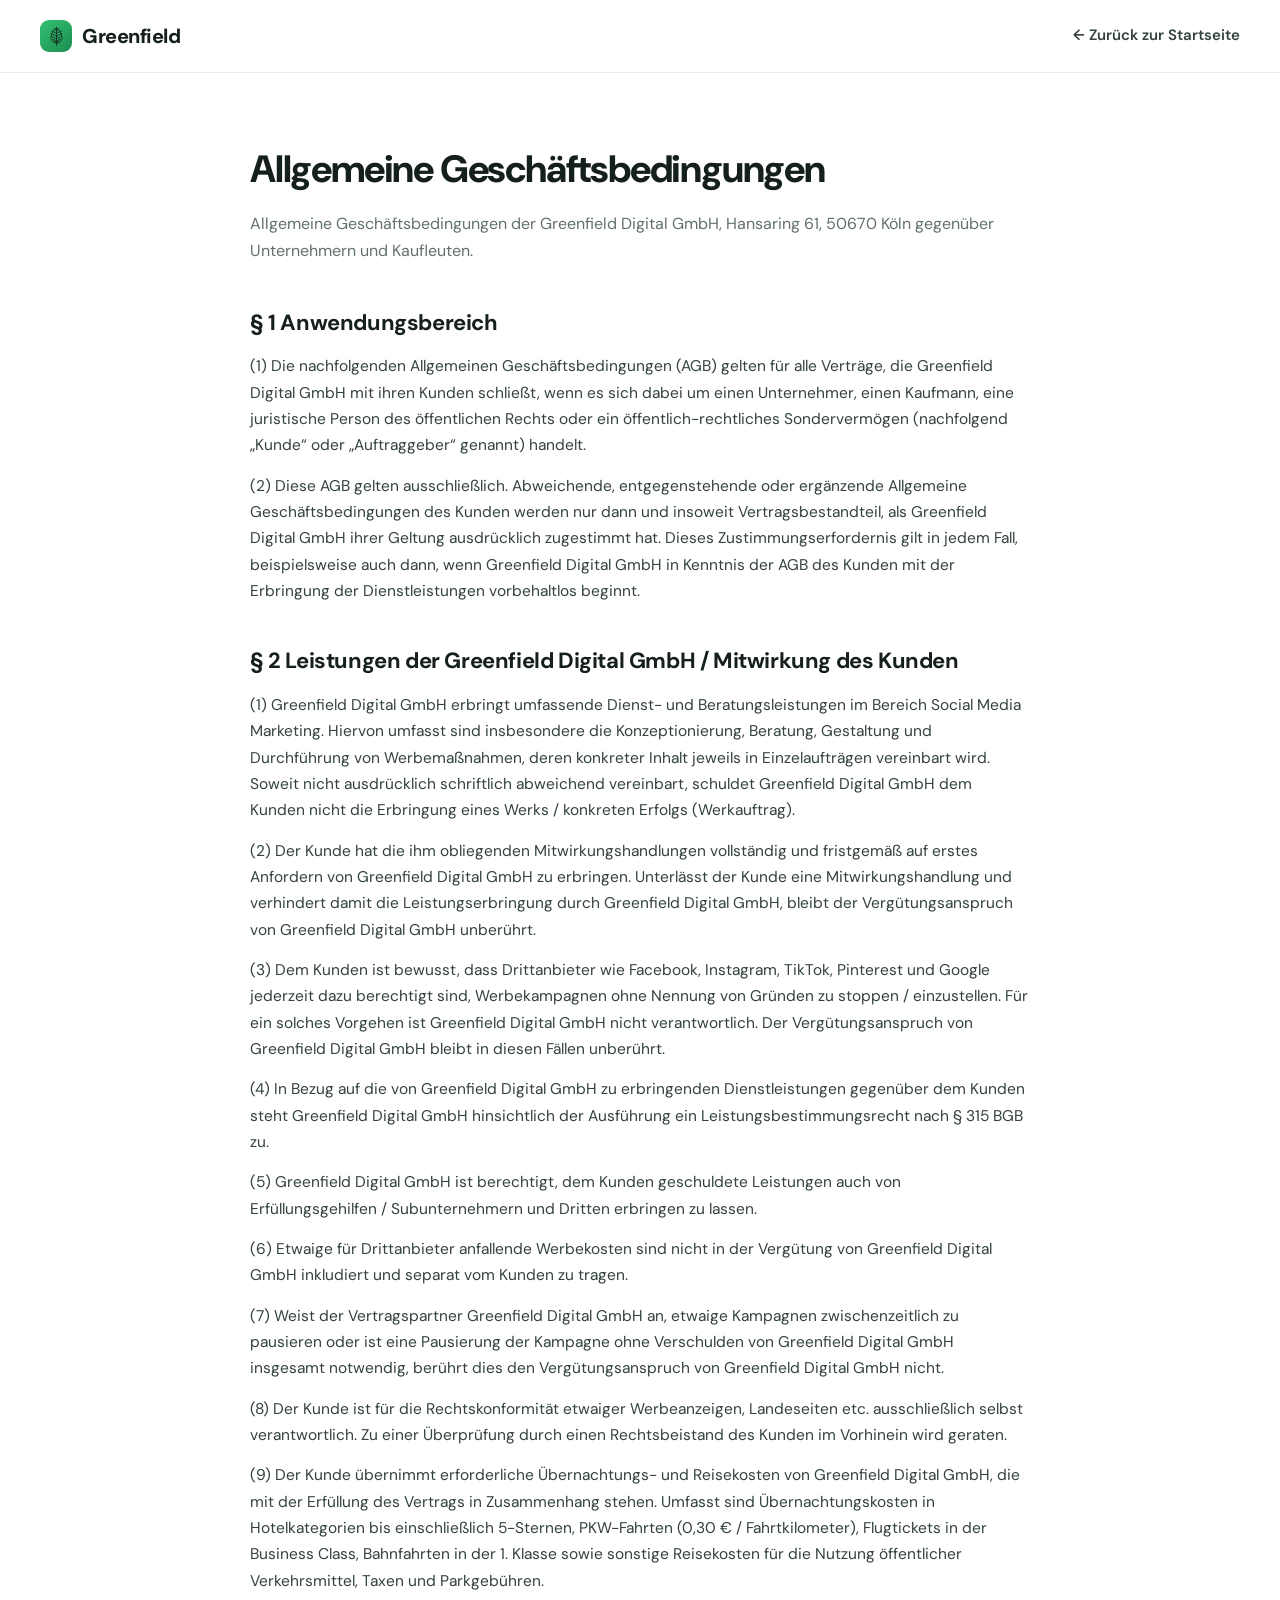
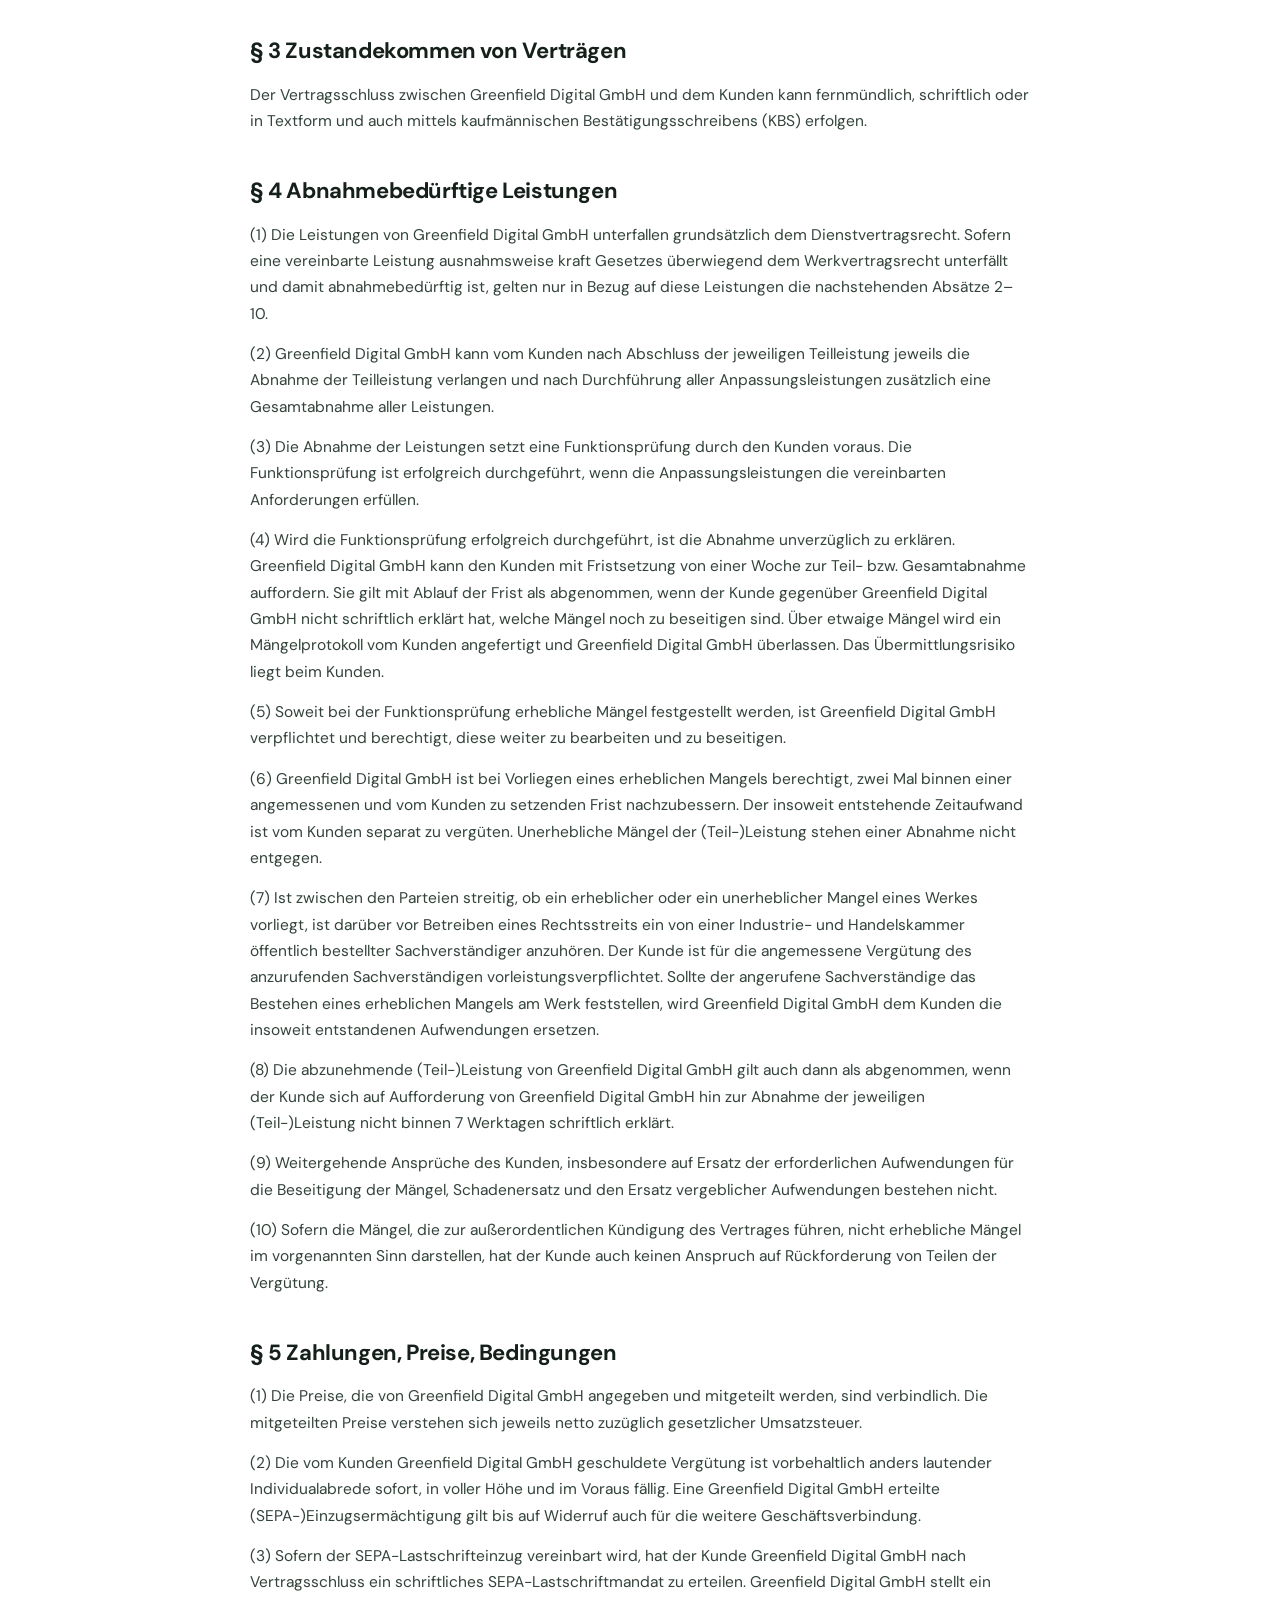
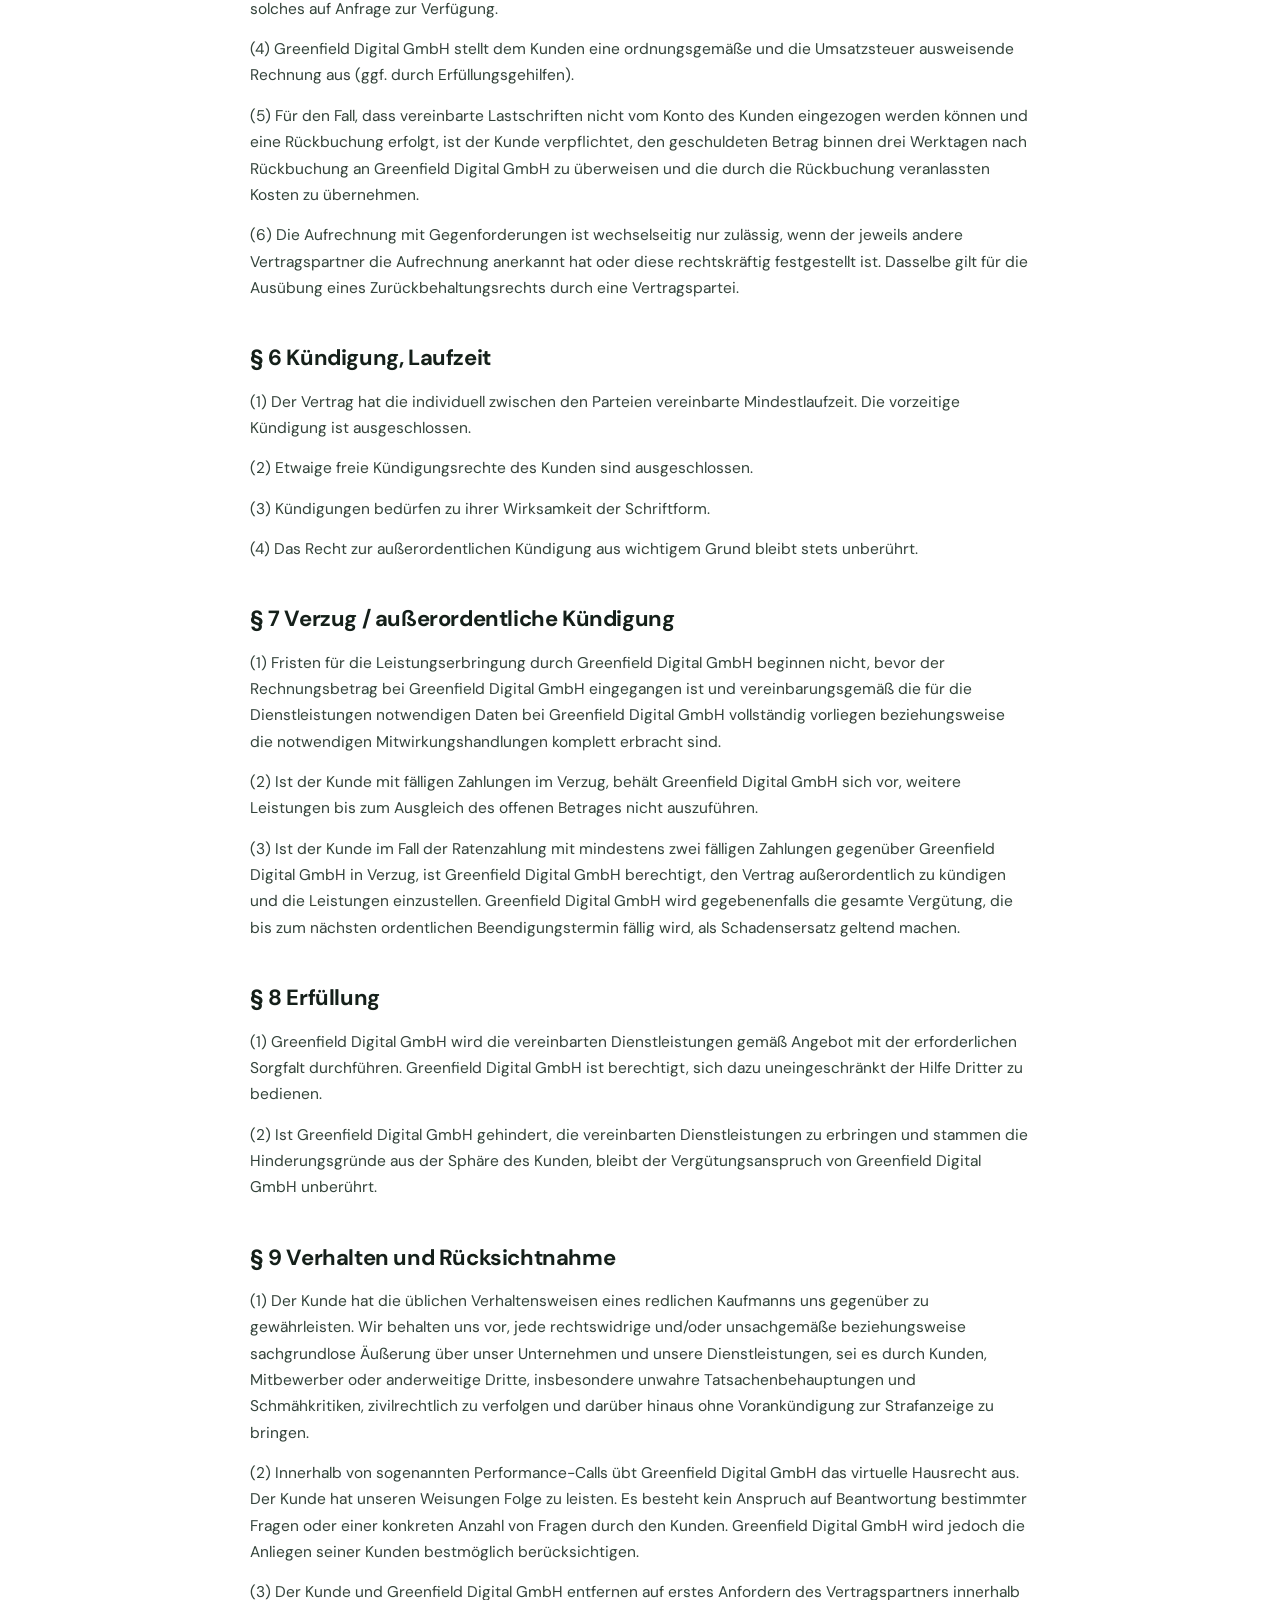
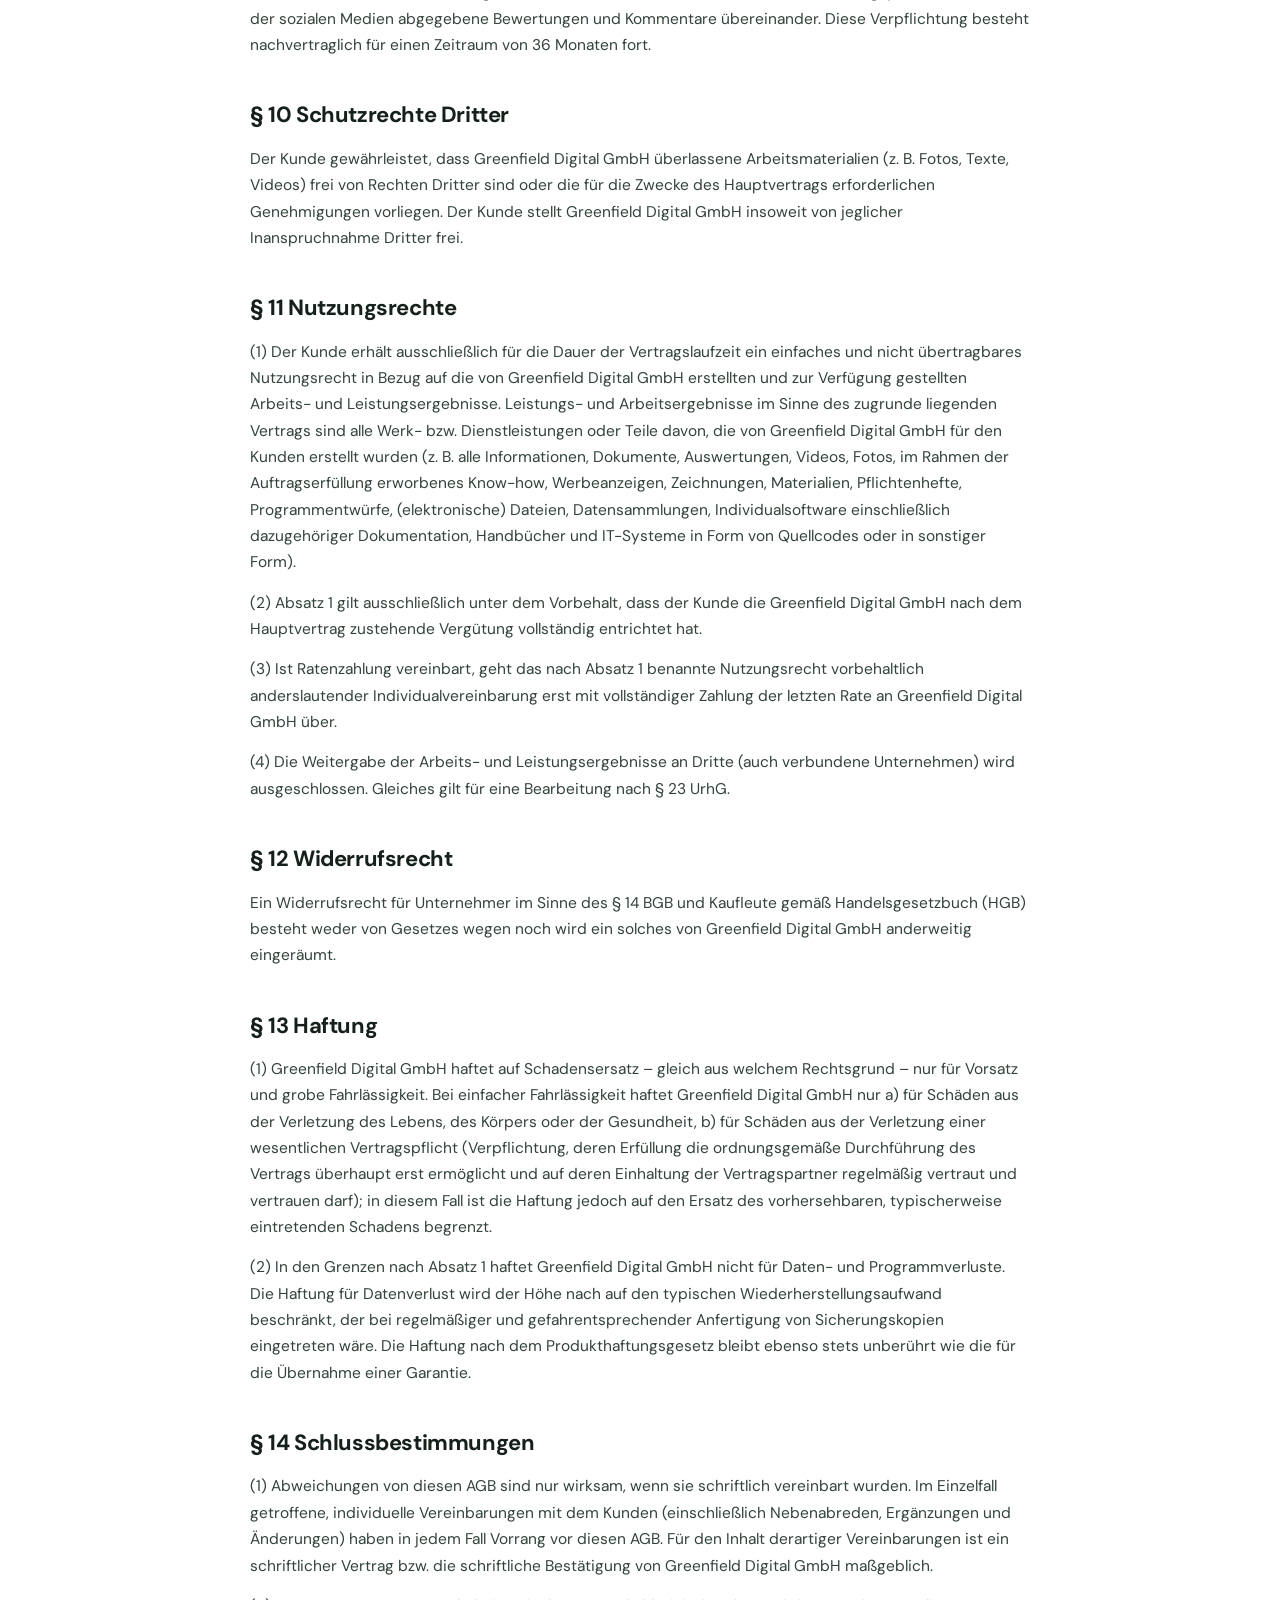
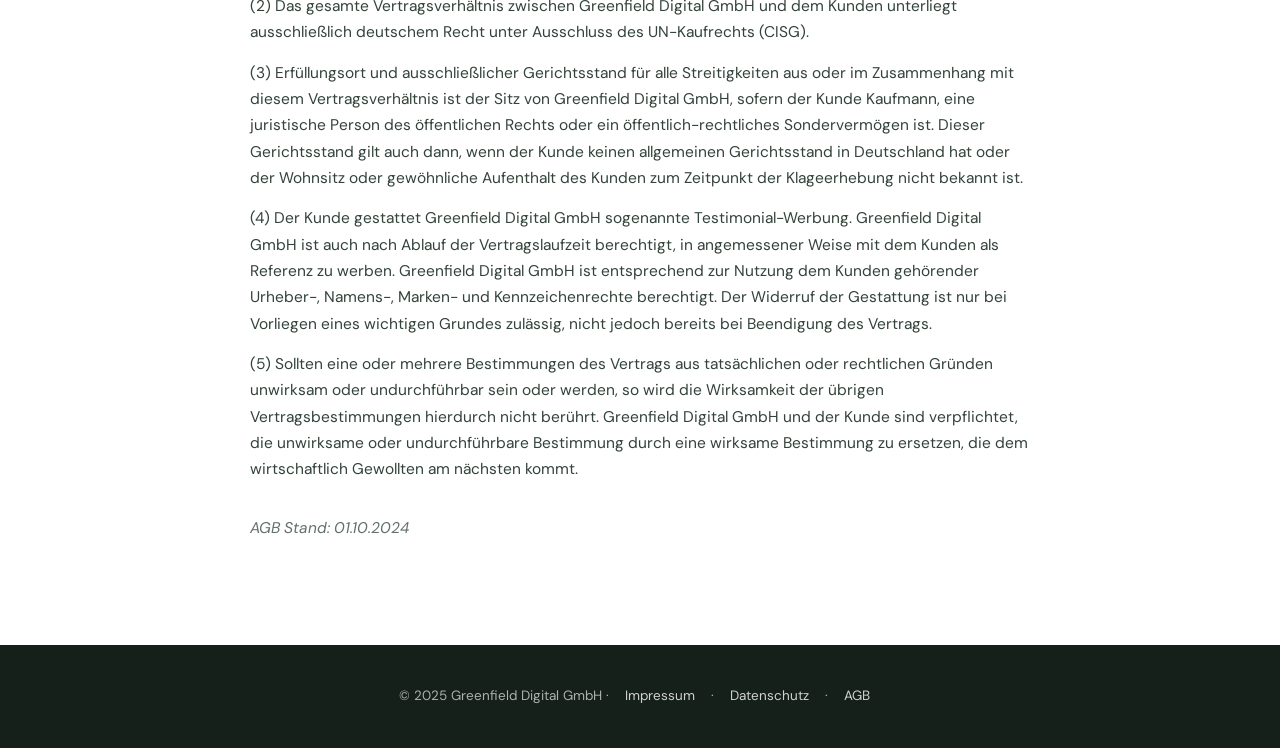
==== agb.html @ 7389ff74 "Startseite v1: CI-Foundation, Homepage-Entwurf, Platzhalter-Unterseiten, Formular an Make/Slack Co-A" ====
<!DOCTYPE html>
<html lang="de">
<head>
<meta charset="UTF-8">
<meta name="viewport" content="width=device-width, initial-scale=1.0">
<title>AGB · Greenfield Digital GmbH</title>
<meta name="robots" content="noindex,follow">
<link rel="icon" href="assets/favicon.svg" type="image/svg+xml">
<link rel="icon" href="assets/favicon.png" type="image/png">
<link rel="apple-touch-icon" href="assets/apple-touch-icon.png">
<link rel="preconnect" href="https://fonts.googleapis.com">
<link rel="preconnect" href="https://fonts.gstatic.com" crossorigin>
<link href="https://fonts.googleapis.com/css2?family=DM+Sans:opsz,wght@9..40,400;9..40,500;9..40,600;9..40,700;9..40,800&display=swap" rel="stylesheet">
<link rel="stylesheet" href="assets/css/legal.css">
</head>
<body>
<header>
  <div class="nav">
    <a href="index.html" class="brand"><span class="mark"><svg viewBox="0 0 56 94" fill="none" stroke="currentColor" stroke-width="3.6" stroke-linecap="round" stroke-linejoin="round"><path d="M28 2 C40 14 55 32 56 54 C56.6 66 45 76 28 81 C11 76 -0.6 66 0 54 C1 32 16 14 28 2 Z"/><path d="M28 7 V94"/><path d="M28 19 L41 9 M28 31 L52 20 M28 44 L55 33 M28 57 L53 47 M28 69 L48 60 M28 78 L40 71"/><path d="M28 19 L15 9 M28 31 L4 20 M28 44 L1 33 M28 57 L3 47 M28 69 L8 60 M28 78 L16 71"/></svg></span><span class="txt-single">Greenfield</span></a>
    <div class="sp"></div>
    <a href="index.html" class="back">← Zurück zur Startseite</a>
  </div>
</header>
<main class="legal">
  <h1>Allgemeine Geschäftsbedingungen</h1>
  <p class="lead">Allgemeine Geschäftsbedingungen der Greenfield Digital GmbH, Hansaring 61, 50670 Köln gegenüber Unternehmern und Kaufleuten.</p>

  <h2>§ 1 Anwendungsbereich</h2>
  <p>(1) Die nachfolgenden Allgemeinen Geschäftsbedingungen (AGB) gelten für alle Verträge, die Greenfield Digital GmbH mit ihren Kunden schließt, wenn es sich dabei um einen Unternehmer, einen Kaufmann, eine juristische Person des öffentlichen Rechts oder ein öffentlich-rechtliches Sondervermögen (nachfolgend „Kunde“ oder „Auftraggeber“ genannt) handelt.</p>
  <p>(2) Diese AGB gelten ausschließlich. Abweichende, entgegenstehende oder ergänzende Allgemeine Geschäftsbedingungen des Kunden werden nur dann und insoweit Vertragsbestandteil, als Greenfield Digital GmbH ihrer Geltung ausdrücklich zugestimmt hat. Dieses Zustimmungserfordernis gilt in jedem Fall, beispielsweise auch dann, wenn Greenfield Digital GmbH in Kenntnis der AGB des Kunden mit der Erbringung der Dienstleistungen vorbehaltlos beginnt.</p>

  <h2>§ 2 Leistungen der Greenfield Digital GmbH / Mitwirkung des Kunden</h2>
  <p>(1) Greenfield Digital GmbH erbringt umfassende Dienst- und Beratungsleistungen im Bereich Social Media Marketing. Hiervon umfasst sind insbesondere die Konzeptionierung, Beratung, Gestaltung und Durchführung von Werbemaßnahmen, deren konkreter Inhalt jeweils in Einzelaufträgen vereinbart wird. Soweit nicht ausdrücklich schriftlich abweichend vereinbart, schuldet Greenfield Digital GmbH dem Kunden nicht die Erbringung eines Werks / konkreten Erfolgs (Werkauftrag).</p>
  <p>(2) Der Kunde hat die ihm obliegenden Mitwirkungshandlungen vollständig und fristgemäß auf erstes Anfordern von Greenfield Digital GmbH zu erbringen. Unterlässt der Kunde eine Mitwirkungshandlung und verhindert damit die Leistungserbringung durch Greenfield Digital GmbH, bleibt der Vergütungsanspruch von Greenfield Digital GmbH unberührt.</p>
  <p>(3) Dem Kunden ist bewusst, dass Drittanbieter wie Facebook, Instagram, TikTok, Pinterest und Google jederzeit dazu berechtigt sind, Werbekampagnen ohne Nennung von Gründen zu stoppen / einzustellen. Für ein solches Vorgehen ist Greenfield Digital GmbH nicht verantwortlich. Der Vergütungsanspruch von Greenfield Digital GmbH bleibt in diesen Fällen unberührt.</p>
  <p>(4) In Bezug auf die von Greenfield Digital GmbH zu erbringenden Dienstleistungen gegenüber dem Kunden steht Greenfield Digital GmbH hinsichtlich der Ausführung ein Leistungsbestimmungsrecht nach § 315 BGB zu.</p>
  <p>(5) Greenfield Digital GmbH ist berechtigt, dem Kunden geschuldete Leistungen auch von Erfüllungsgehilfen / Subunternehmern und Dritten erbringen zu lassen.</p>
  <p>(6) Etwaige für Drittanbieter anfallende Werbekosten sind nicht in der Vergütung von Greenfield Digital GmbH inkludiert und separat vom Kunden zu tragen.</p>
  <p>(7) Weist der Vertragspartner Greenfield Digital GmbH an, etwaige Kampagnen zwischenzeitlich zu pausieren oder ist eine Pausierung der Kampagne ohne Verschulden von Greenfield Digital GmbH insgesamt notwendig, berührt dies den Vergütungsanspruch von Greenfield Digital GmbH nicht.</p>
  <p>(8) Der Kunde ist für die Rechtskonformität etwaiger Werbeanzeigen, Landeseiten etc. ausschließlich selbst verantwortlich. Zu einer Überprüfung durch einen Rechtsbeistand des Kunden im Vorhinein wird geraten.</p>
  <p>(9) Der Kunde übernimmt erforderliche Übernachtungs- und Reisekosten von Greenfield Digital GmbH, die mit der Erfüllung des Vertrags in Zusammenhang stehen. Umfasst sind Übernachtungskosten in Hotelkategorien bis einschließlich 5-Sternen, PKW-Fahrten (0,30 € / Fahrtkilometer), Flugtickets in der Business Class, Bahnfahrten in der 1. Klasse sowie sonstige Reisekosten für die Nutzung öffentlicher Verkehrsmittel, Taxen und Parkgebühren.</p>

  <h2>§ 3 Zustandekommen von Verträgen</h2>
  <p>Der Vertragsschluss zwischen Greenfield Digital GmbH und dem Kunden kann fernmündlich, schriftlich oder in Textform und auch mittels kaufmännischen Bestätigungsschreibens (KBS) erfolgen.</p>

  <h2>§ 4 Abnahmebedürftige Leistungen</h2>
  <p>(1) Die Leistungen von Greenfield Digital GmbH unterfallen grundsätzlich dem Dienstvertragsrecht. Sofern eine vereinbarte Leistung ausnahmsweise kraft Gesetzes überwiegend dem Werkvertragsrecht unterfällt und damit abnahmebedürftig ist, gelten nur in Bezug auf diese Leistungen die nachstehenden Absätze 2–10.</p>
  <p>(2) Greenfield Digital GmbH kann vom Kunden nach Abschluss der jeweiligen Teilleistung jeweils die Abnahme der Teilleistung verlangen und nach Durchführung aller Anpassungsleistungen zusätzlich eine Gesamtabnahme aller Leistungen.</p>
  <p>(3) Die Abnahme der Leistungen setzt eine Funktionsprüfung durch den Kunden voraus. Die Funktionsprüfung ist erfolgreich durchgeführt, wenn die Anpassungsleistungen die vereinbarten Anforderungen erfüllen.</p>
  <p>(4) Wird die Funktionsprüfung erfolgreich durchgeführt, ist die Abnahme unverzüglich zu erklären. Greenfield Digital GmbH kann den Kunden mit Fristsetzung von einer Woche zur Teil- bzw. Gesamtabnahme auffordern. Sie gilt mit Ablauf der Frist als abgenommen, wenn der Kunde gegenüber Greenfield Digital GmbH nicht schriftlich erklärt hat, welche Mängel noch zu beseitigen sind. Über etwaige Mängel wird ein Mängelprotokoll vom Kunden angefertigt und Greenfield Digital GmbH überlassen. Das Übermittlungsrisiko liegt beim Kunden.</p>
  <p>(5) Soweit bei der Funktionsprüfung erhebliche Mängel festgestellt werden, ist Greenfield Digital GmbH verpflichtet und berechtigt, diese weiter zu bearbeiten und zu beseitigen.</p>
  <p>(6) Greenfield Digital GmbH ist bei Vorliegen eines erheblichen Mangels berechtigt, zwei Mal binnen einer angemessenen und vom Kunden zu setzenden Frist nachzubessern. Der insoweit entstehende Zeitaufwand ist vom Kunden separat zu vergüten. Unerhebliche Mängel der (Teil-)Leistung stehen einer Abnahme nicht entgegen.</p>
  <p>(7) Ist zwischen den Parteien streitig, ob ein erheblicher oder ein unerheblicher Mangel eines Werkes vorliegt, ist darüber vor Betreiben eines Rechtsstreits ein von einer Industrie- und Handelskammer öffentlich bestellter Sachverständiger anzuhören. Der Kunde ist für die angemessene Vergütung des anzurufenden Sachverständigen vorleistungsverpflichtet. Sollte der angerufene Sachverständige das Bestehen eines erheblichen Mangels am Werk feststellen, wird Greenfield Digital GmbH dem Kunden die insoweit entstandenen Aufwendungen ersetzen.</p>
  <p>(8) Die abzunehmende (Teil-)Leistung von Greenfield Digital GmbH gilt auch dann als abgenommen, wenn der Kunde sich auf Aufforderung von Greenfield Digital GmbH hin zur Abnahme der jeweiligen (Teil-)Leistung nicht binnen 7 Werktagen schriftlich erklärt.</p>
  <p>(9) Weitergehende Ansprüche des Kunden, insbesondere auf Ersatz der erforderlichen Aufwendungen für die Beseitigung der Mängel, Schadenersatz und den Ersatz vergeblicher Aufwendungen bestehen nicht.</p>
  <p>(10) Sofern die Mängel, die zur außerordentlichen Kündigung des Vertrages führen, nicht erhebliche Mängel im vorgenannten Sinn darstellen, hat der Kunde auch keinen Anspruch auf Rückforderung von Teilen der Vergütung.</p>

  <h2>§ 5 Zahlungen, Preise, Bedingungen</h2>
  <p>(1) Die Preise, die von Greenfield Digital GmbH angegeben und mitgeteilt werden, sind verbindlich. Die mitgeteilten Preise verstehen sich jeweils netto zuzüglich gesetzlicher Umsatzsteuer.</p>
  <p>(2) Die vom Kunden Greenfield Digital GmbH geschuldete Vergütung ist vorbehaltlich anders lautender Individualabrede sofort, in voller Höhe und im Voraus fällig. Eine Greenfield Digital GmbH erteilte (SEPA-)Einzugsermächtigung gilt bis auf Widerruf auch für die weitere Geschäftsverbindung.</p>
  <p>(3) Sofern der SEPA-Lastschrifteinzug vereinbart wird, hat der Kunde Greenfield Digital GmbH nach Vertragsschluss ein schriftliches SEPA-Lastschriftmandat zu erteilen. Greenfield Digital GmbH stellt ein solches auf Anfrage zur Verfügung.</p>
  <p>(4) Greenfield Digital GmbH stellt dem Kunden eine ordnungsgemäße und die Umsatzsteuer ausweisende Rechnung aus (ggf. durch Erfüllungsgehilfen).</p>
  <p>(5) Für den Fall, dass vereinbarte Lastschriften nicht vom Konto des Kunden eingezogen werden können und eine Rückbuchung erfolgt, ist der Kunde verpflichtet, den geschuldeten Betrag binnen drei Werktagen nach Rückbuchung an Greenfield Digital GmbH zu überweisen und die durch die Rückbuchung veranlassten Kosten zu übernehmen.</p>
  <p>(6) Die Aufrechnung mit Gegenforderungen ist wechselseitig nur zulässig, wenn der jeweils andere Vertragspartner die Aufrechnung anerkannt hat oder diese rechtskräftig festgestellt ist. Dasselbe gilt für die Ausübung eines Zurückbehaltungsrechts durch eine Vertragspartei.</p>

  <h2>§ 6 Kündigung, Laufzeit</h2>
  <p>(1) Der Vertrag hat die individuell zwischen den Parteien vereinbarte Mindestlaufzeit. Die vorzeitige Kündigung ist ausgeschlossen.</p>
  <p>(2) Etwaige freie Kündigungsrechte des Kunden sind ausgeschlossen.</p>
  <p>(3) Kündigungen bedürfen zu ihrer Wirksamkeit der Schriftform.</p>
  <p>(4) Das Recht zur außerordentlichen Kündigung aus wichtigem Grund bleibt stets unberührt.</p>

  <h2>§ 7 Verzug / außerordentliche Kündigung</h2>
  <p>(1) Fristen für die Leistungserbringung durch Greenfield Digital GmbH beginnen nicht, bevor der Rechnungsbetrag bei Greenfield Digital GmbH eingegangen ist und vereinbarungsgemäß die für die Dienstleistungen notwendigen Daten bei Greenfield Digital GmbH vollständig vorliegen beziehungsweise die notwendigen Mitwirkungshandlungen komplett erbracht sind.</p>
  <p>(2) Ist der Kunde mit fälligen Zahlungen im Verzug, behält Greenfield Digital GmbH sich vor, weitere Leistungen bis zum Ausgleich des offenen Betrages nicht auszuführen.</p>
  <p>(3) Ist der Kunde im Fall der Ratenzahlung mit mindestens zwei fälligen Zahlungen gegenüber Greenfield Digital GmbH in Verzug, ist Greenfield Digital GmbH berechtigt, den Vertrag außerordentlich zu kündigen und die Leistungen einzustellen. Greenfield Digital GmbH wird gegebenenfalls die gesamte Vergütung, die bis zum nächsten ordentlichen Beendigungstermin fällig wird, als Schadensersatz geltend machen.</p>

  <h2>§ 8 Erfüllung</h2>
  <p>(1) Greenfield Digital GmbH wird die vereinbarten Dienstleistungen gemäß Angebot mit der erforderlichen Sorgfalt durchführen. Greenfield Digital GmbH ist berechtigt, sich dazu uneingeschränkt der Hilfe Dritter zu bedienen.</p>
  <p>(2) Ist Greenfield Digital GmbH gehindert, die vereinbarten Dienstleistungen zu erbringen und stammen die Hinderungsgründe aus der Sphäre des Kunden, bleibt der Vergütungsanspruch von Greenfield Digital GmbH unberührt.</p>

  <h2>§ 9 Verhalten und Rücksichtnahme</h2>
  <p>(1) Der Kunde hat die üblichen Verhaltensweisen eines redlichen Kaufmanns uns gegenüber zu gewährleisten. Wir behalten uns vor, jede rechtswidrige und/oder unsachgemäße beziehungsweise sachgrundlose Äußerung über unser Unternehmen und unsere Dienstleistungen, sei es durch Kunden, Mitbewerber oder anderweitige Dritte, insbesondere unwahre Tatsachenbehauptungen und Schmähkritiken, zivilrechtlich zu verfolgen und darüber hinaus ohne Vorankündigung zur Strafanzeige zu bringen.</p>
  <p>(2) Innerhalb von sogenannten Performance-Calls übt Greenfield Digital GmbH das virtuelle Hausrecht aus. Der Kunde hat unseren Weisungen Folge zu leisten. Es besteht kein Anspruch auf Beantwortung bestimmter Fragen oder einer konkreten Anzahl von Fragen durch den Kunden. Greenfield Digital GmbH wird jedoch die Anliegen seiner Kunden bestmöglich berücksichtigen.</p>
  <p>(3) Der Kunde und Greenfield Digital GmbH entfernen auf erstes Anfordern des Vertragspartners innerhalb der sozialen Medien abgegebene Bewertungen und Kommentare übereinander. Diese Verpflichtung besteht nachvertraglich für einen Zeitraum von 36 Monaten fort.</p>

  <h2>§ 10 Schutzrechte Dritter</h2>
  <p>Der Kunde gewährleistet, dass Greenfield Digital GmbH überlassene Arbeitsmaterialien (z. B. Fotos, Texte, Videos) frei von Rechten Dritter sind oder die für die Zwecke des Hauptvertrags erforderlichen Genehmigungen vorliegen. Der Kunde stellt Greenfield Digital GmbH insoweit von jeglicher Inanspruchnahme Dritter frei.</p>

  <h2>§ 11 Nutzungsrechte</h2>
  <p>(1) Der Kunde erhält ausschließlich für die Dauer der Vertragslaufzeit ein einfaches und nicht übertragbares Nutzungsrecht in Bezug auf die von Greenfield Digital GmbH erstellten und zur Verfügung gestellten Arbeits- und Leistungsergebnisse. Leistungs- und Arbeitsergebnisse im Sinne des zugrunde liegenden Vertrags sind alle Werk- bzw. Dienstleistungen oder Teile davon, die von Greenfield Digital GmbH für den Kunden erstellt wurden (z. B. alle Informationen, Dokumente, Auswertungen, Videos, Fotos, im Rahmen der Auftragserfüllung erworbenes Know-how, Werbeanzeigen, Zeichnungen, Materialien, Pflichtenhefte, Programmentwürfe, (elektronische) Dateien, Datensammlungen, Individualsoftware einschließlich dazugehöriger Dokumentation, Handbücher und IT-Systeme in Form von Quellcodes oder in sonstiger Form).</p>
  <p>(2) Absatz 1 gilt ausschließlich unter dem Vorbehalt, dass der Kunde die Greenfield Digital GmbH nach dem Hauptvertrag zustehende Vergütung vollständig entrichtet hat.</p>
  <p>(3) Ist Ratenzahlung vereinbart, geht das nach Absatz 1 benannte Nutzungsrecht vorbehaltlich anderslautender Individualvereinbarung erst mit vollständiger Zahlung der letzten Rate an Greenfield Digital GmbH über.</p>
  <p>(4) Die Weitergabe der Arbeits- und Leistungsergebnisse an Dritte (auch verbundene Unternehmen) wird ausgeschlossen. Gleiches gilt für eine Bearbeitung nach § 23 UrhG.</p>

  <h2>§ 12 Widerrufsrecht</h2>
  <p>Ein Widerrufsrecht für Unternehmer im Sinne des § 14 BGB und Kaufleute gemäß Handelsgesetzbuch (HGB) besteht weder von Gesetzes wegen noch wird ein solches von Greenfield Digital GmbH anderweitig eingeräumt.</p>

  <h2>§ 13 Haftung</h2>
  <p>(1) Greenfield Digital GmbH haftet auf Schadensersatz – gleich aus welchem Rechtsgrund – nur für Vorsatz und grobe Fahrlässigkeit. Bei einfacher Fahrlässigkeit haftet Greenfield Digital GmbH nur a) für Schäden aus der Verletzung des Lebens, des Körpers oder der Gesundheit, b) für Schäden aus der Verletzung einer wesentlichen Vertragspflicht (Verpflichtung, deren Erfüllung die ordnungsgemäße Durchführung des Vertrags überhaupt erst ermöglicht und auf deren Einhaltung der Vertragspartner regelmäßig vertraut und vertrauen darf); in diesem Fall ist die Haftung jedoch auf den Ersatz des vorhersehbaren, typischerweise eintretenden Schadens begrenzt.</p>
  <p>(2) In den Grenzen nach Absatz 1 haftet Greenfield Digital GmbH nicht für Daten- und Programmverluste. Die Haftung für Datenverlust wird der Höhe nach auf den typischen Wiederherstellungsaufwand beschränkt, der bei regelmäßiger und gefahrentsprechender Anfertigung von Sicherungskopien eingetreten wäre. Die Haftung nach dem Produkthaftungsgesetz bleibt ebenso stets unberührt wie die für die Übernahme einer Garantie.</p>

  <h2>§ 14 Schlussbestimmungen</h2>
  <p>(1) Abweichungen von diesen AGB sind nur wirksam, wenn sie schriftlich vereinbart wurden. Im Einzelfall getroffene, individuelle Vereinbarungen mit dem Kunden (einschließlich Nebenabreden, Ergänzungen und Änderungen) haben in jedem Fall Vorrang vor diesen AGB. Für den Inhalt derartiger Vereinbarungen ist ein schriftlicher Vertrag bzw. die schriftliche Bestätigung von Greenfield Digital GmbH maßgeblich.</p>
  <p>(2) Das gesamte Vertragsverhältnis zwischen Greenfield Digital GmbH und dem Kunden unterliegt ausschließlich deutschem Recht unter Ausschluss des UN-Kaufrechts (CISG).</p>
  <p>(3) Erfüllungsort und ausschließlicher Gerichtsstand für alle Streitigkeiten aus oder im Zusammenhang mit diesem Vertragsverhältnis ist der Sitz von Greenfield Digital GmbH, sofern der Kunde Kaufmann, eine juristische Person des öffentlichen Rechts oder ein öffentlich-rechtliches Sondervermögen ist. Dieser Gerichtsstand gilt auch dann, wenn der Kunde keinen allgemeinen Gerichtsstand in Deutschland hat oder der Wohnsitz oder gewöhnliche Aufenthalt des Kunden zum Zeitpunkt der Klageerhebung nicht bekannt ist.</p>
  <p>(4) Der Kunde gestattet Greenfield Digital GmbH sogenannte Testimonial-Werbung. Greenfield Digital GmbH ist auch nach Ablauf der Vertragslaufzeit berechtigt, in angemessener Weise mit dem Kunden als Referenz zu werben. Greenfield Digital GmbH ist entsprechend zur Nutzung dem Kunden gehörender Urheber-, Namens-, Marken- und Kennzeichenrechte berechtigt. Der Widerruf der Gestattung ist nur bei Vorliegen eines wichtigen Grundes zulässig, nicht jedoch bereits bei Beendigung des Vertrags.</p>
  <p>(5) Sollten eine oder mehrere Bestimmungen des Vertrags aus tatsächlichen oder rechtlichen Gründen unwirksam oder undurchführbar sein oder werden, so wird die Wirksamkeit der übrigen Vertragsbestimmungen hierdurch nicht berührt. Greenfield Digital GmbH und der Kunde sind verpflichtet, die unwirksame oder undurchführbare Bestimmung durch eine wirksame Bestimmung zu ersetzen, die dem wirtschaftlich Gewollten am nächsten kommt.</p>

  <p style="margin-top:32px;color:var(--muted)"><em>AGB Stand: 01.10.2024</em></p>
</main>
<footer>
  <div>© 2025 Greenfield Digital GmbH · <a href="impressum.html">Impressum</a> · <a href="datenschutz.html">Datenschutz</a> · <a href="agb.html">AGB</a></div>
</footer>
</body>
</html>
---- assets/css/legal.css ----
:root{
  --green:#22A45D;--green-2:#1B8E4F;--ink:#15201A;--ink-2:#33433A;--muted:#62716A;
  --bg:#FFFFFF;--soft:#F6FAF8;--line:#E7ECE9;--mint-2:#F2FBF6;--maxw:860px;
}
*{box-sizing:border-box;margin:0;padding:0}
html{scroll-behavior:smooth}
body{font-family:"DM Sans",-apple-system,BlinkMacSystemFont,"Segoe UI",sans-serif;background:var(--bg);color:var(--ink);line-height:1.7;-webkit-font-smoothing:antialiased}
a{color:var(--green);text-decoration:none;word-break:break-word}
a:hover{text-decoration:underline}
header{position:sticky;top:0;z-index:60;background:rgba(255,255,255,.9);backdrop-filter:blur(12px);border-bottom:1px solid var(--line)}
.nav{display:flex;align-items:center;height:72px;max-width:1320px;margin:0 auto;padding:0 40px;gap:16px}
.brand{display:flex;align-items:center;gap:10px;font-weight:800;font-size:20px;letter-spacing:-.5px;color:var(--ink)}
.brand .mark{width:32px;height:32px;border-radius:9px;background:linear-gradient(140deg,#34C172,#1B8E4F);display:grid;place-items:center}
.brand .mark svg{width:19px;height:19px}
.brand small{font-weight:500;color:var(--muted);letter-spacing:2px;font-size:11px;text-transform:uppercase}
.nav .sp{flex:1}
.back{font-weight:600;font-size:15px;color:var(--ink-2)}
.back:hover{color:var(--green);text-decoration:none}
main{max-width:var(--maxw);margin:0 auto;padding:64px 40px 90px}
.legal h1{font-size:38px;font-weight:800;letter-spacing:-1.2px;margin-bottom:8px}
.legal .lead{color:var(--muted);margin-bottom:40px;font-size:16px}
.legal h2{font-size:22px;font-weight:700;letter-spacing:-.4px;margin:38px 0 12px}
.legal h3{font-size:17px;font-weight:700;margin:26px 0 8px}
.legal p{margin-bottom:14px;color:var(--ink-2);font-size:15.5px}
.legal ul{margin:0 0 16px 22px;color:var(--ink-2);font-size:15.5px}
.legal li{margin-bottom:7px}
.legal strong{color:var(--ink)}
.legal .box{background:var(--mint-2);border:1px solid var(--line);border-radius:14px;padding:22px 24px;margin-bottom:28px}
footer{background:var(--ink);color:rgba(255,255,255,.65);padding:40px 0;text-align:center;font-size:13.5px}
footer a{color:rgba(255,255,255,.8);margin:0 12px}
footer a:hover{color:#34C172;text-decoration:none}
@media(max-width:600px){main{padding:40px 22px 60px}.nav{padding:0 22px}.legal h1{font-size:28px}}
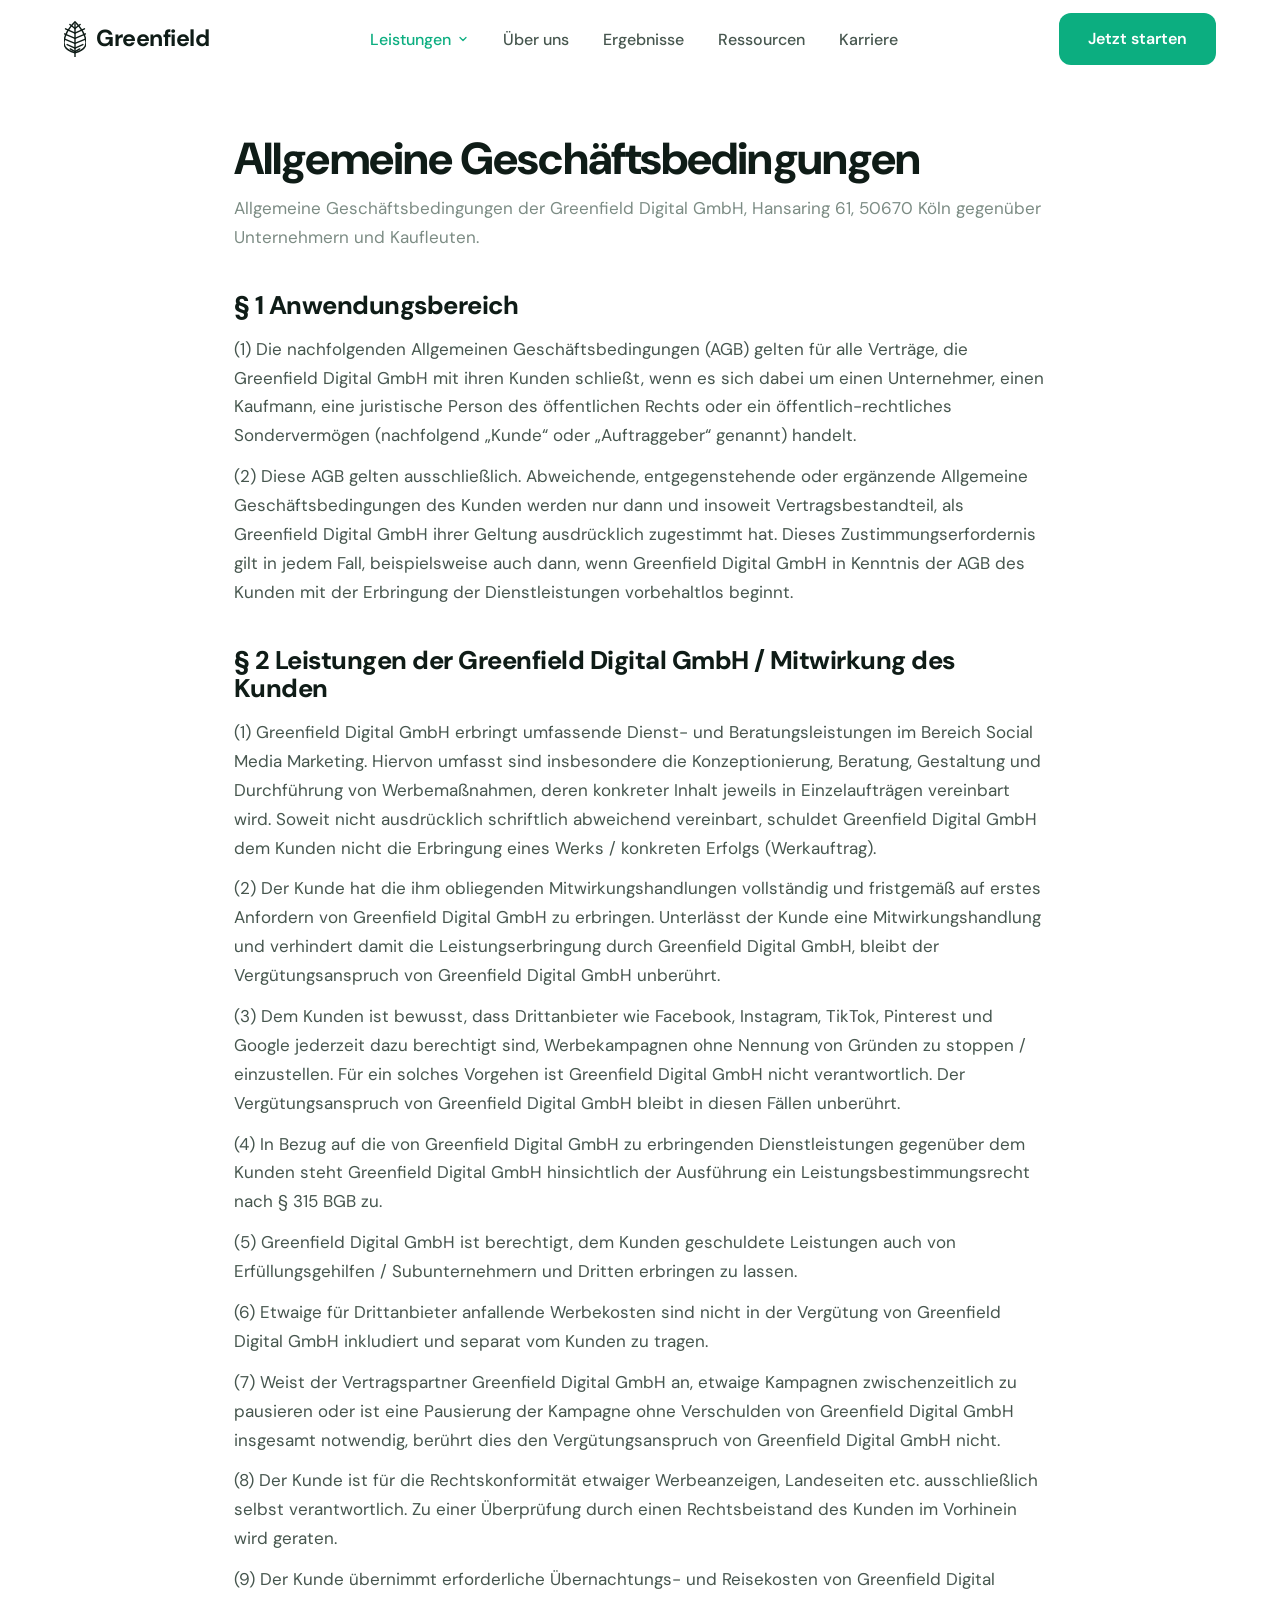
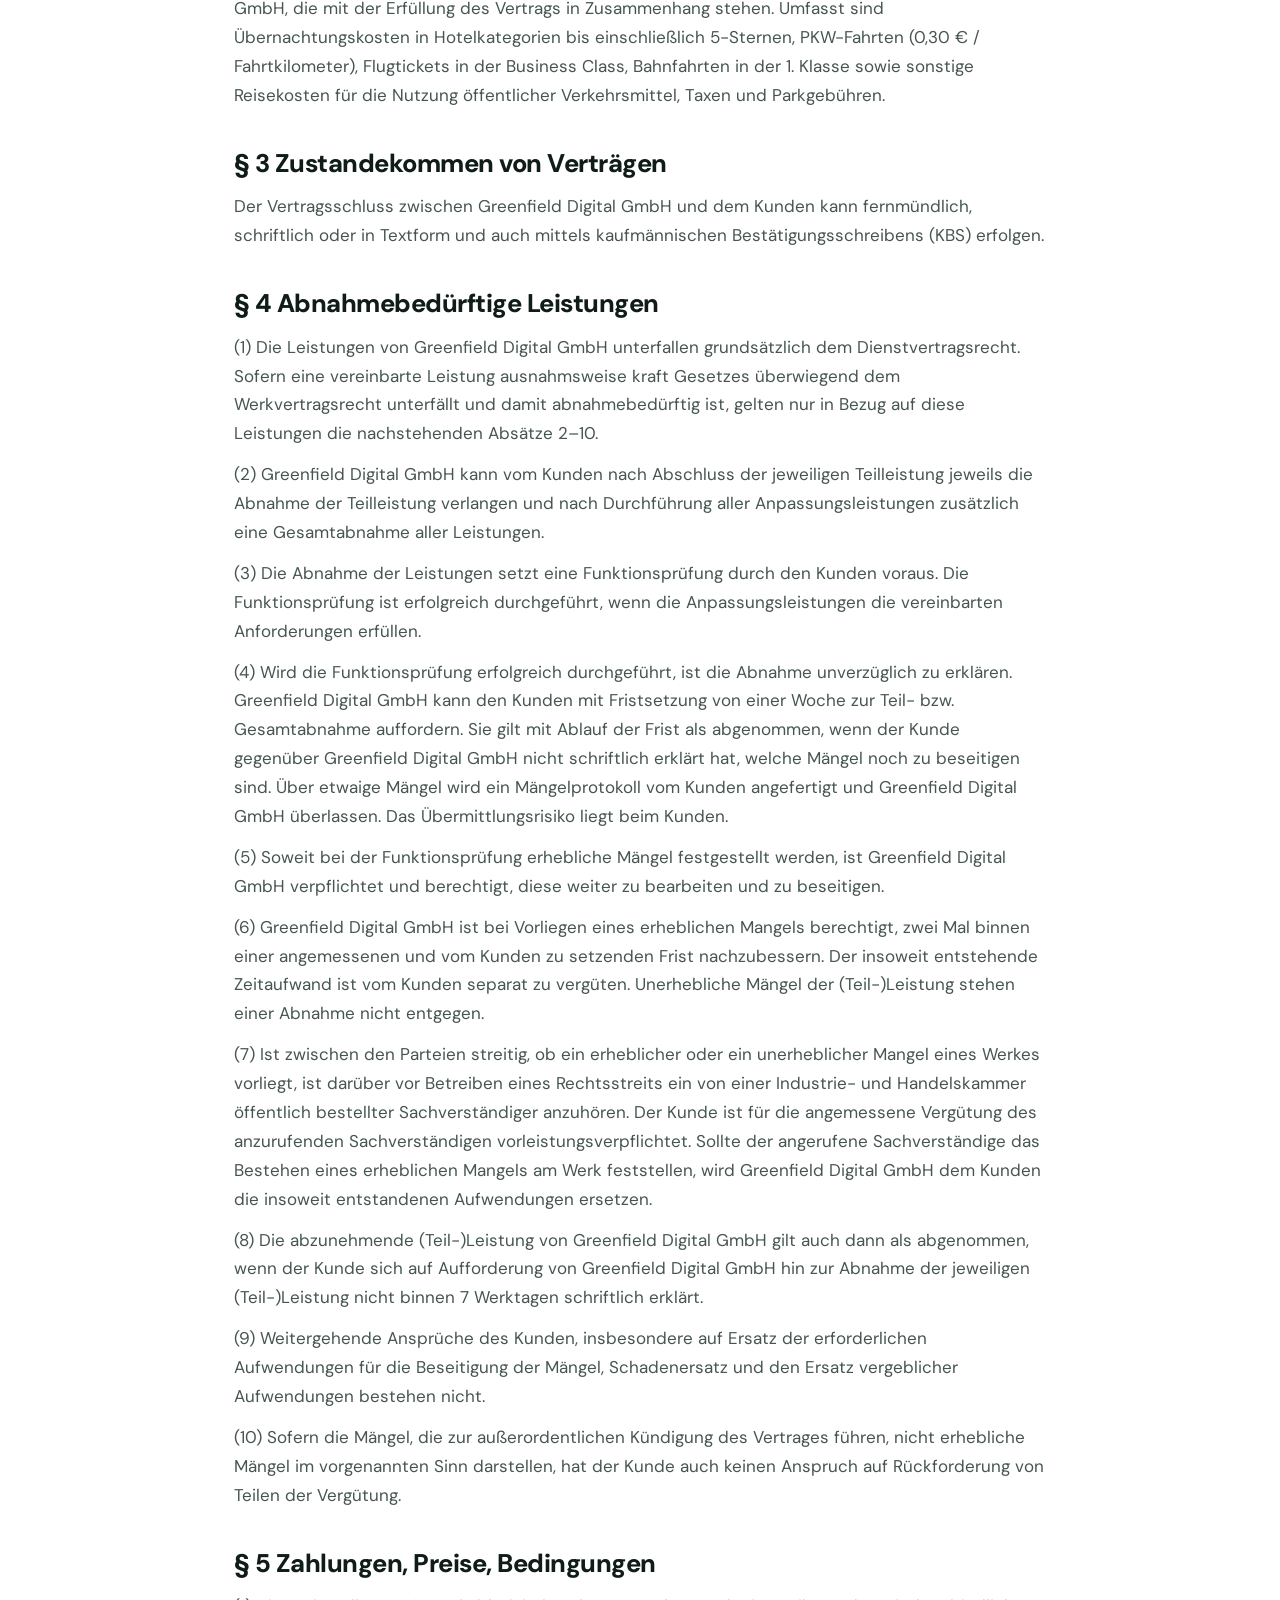
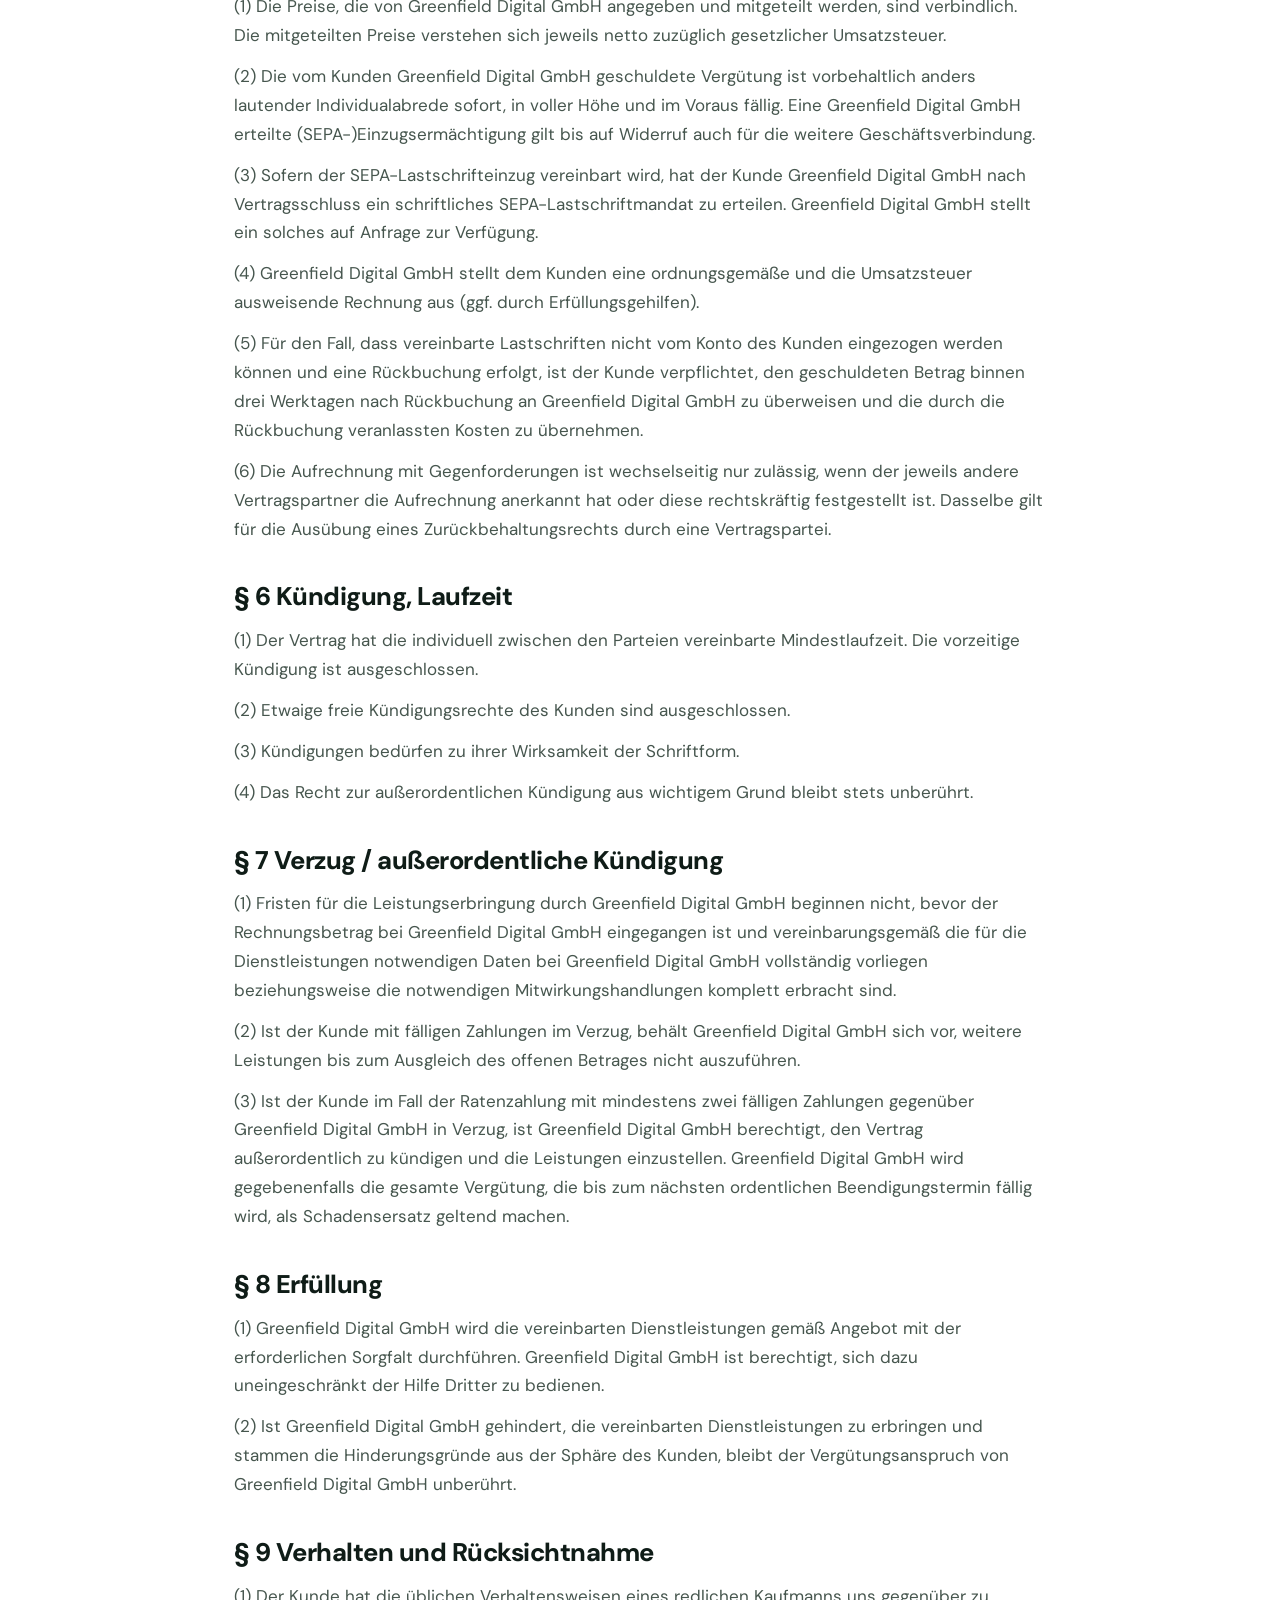
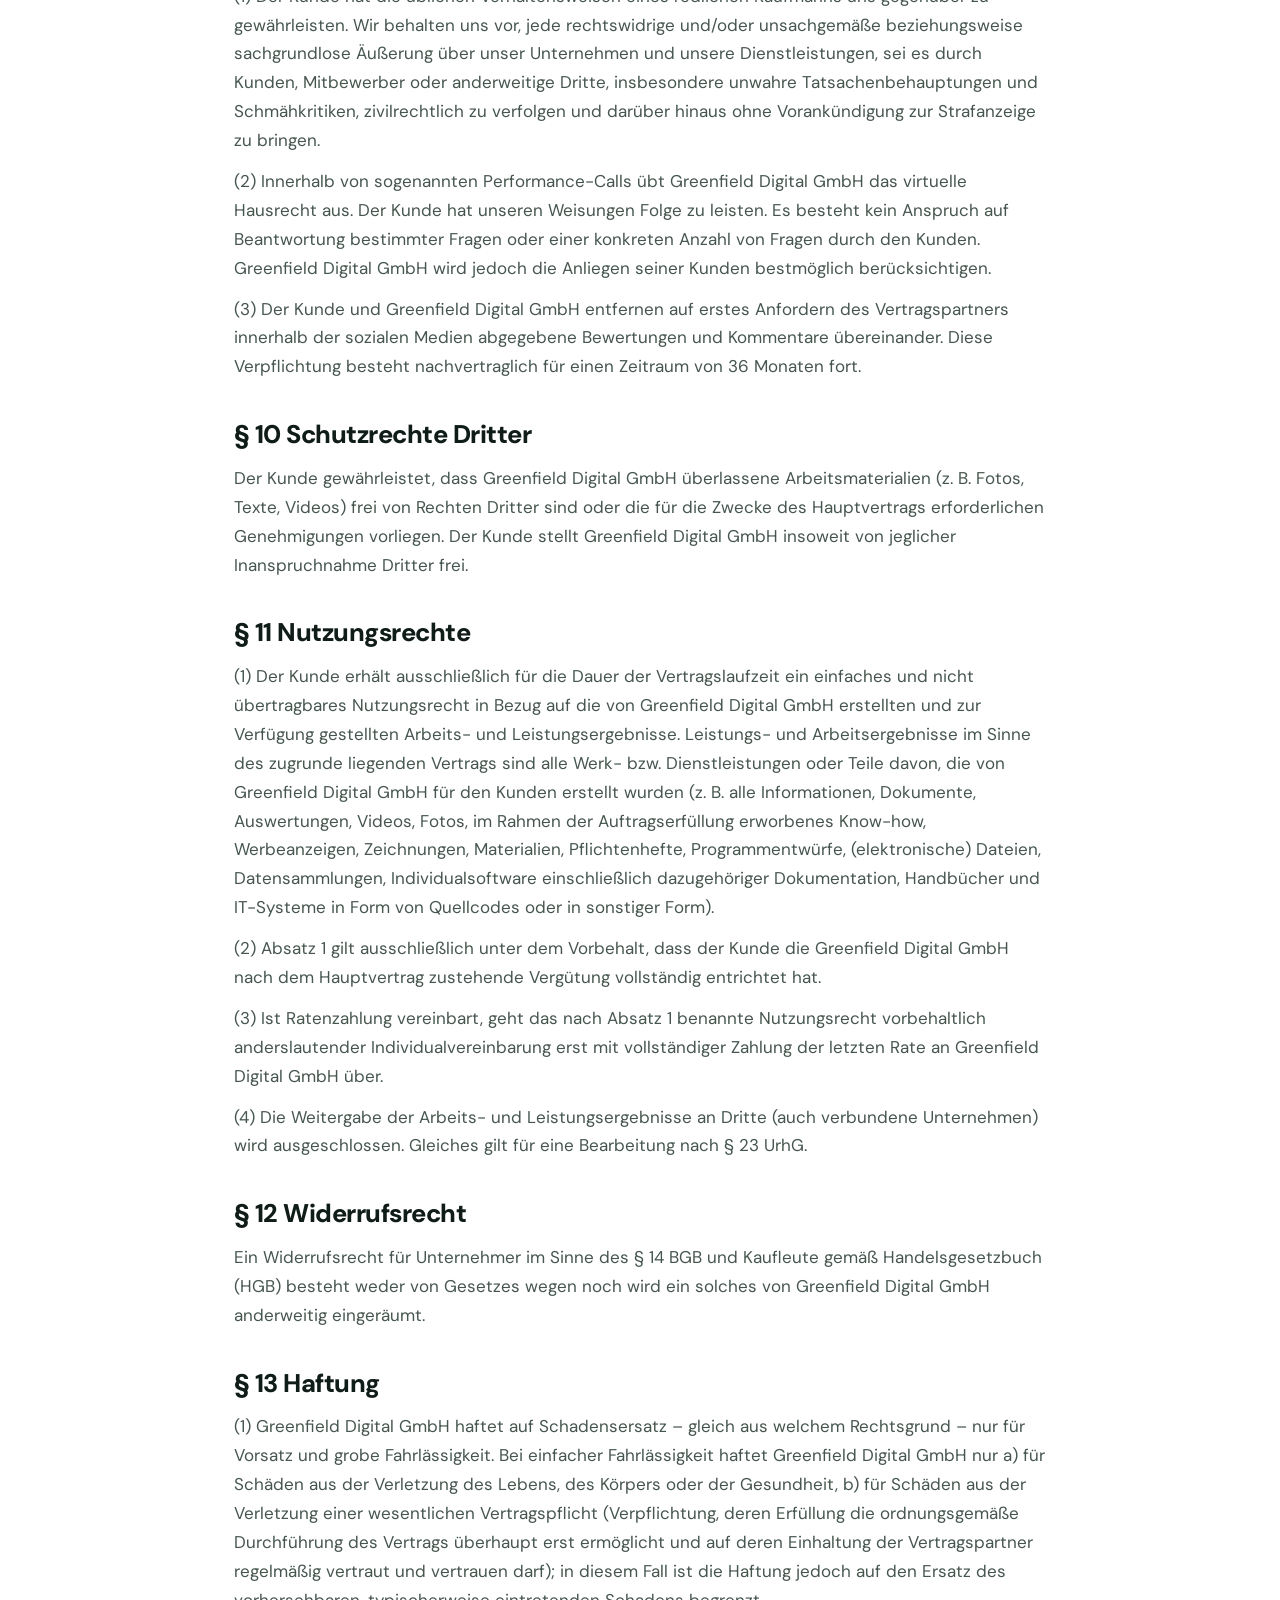
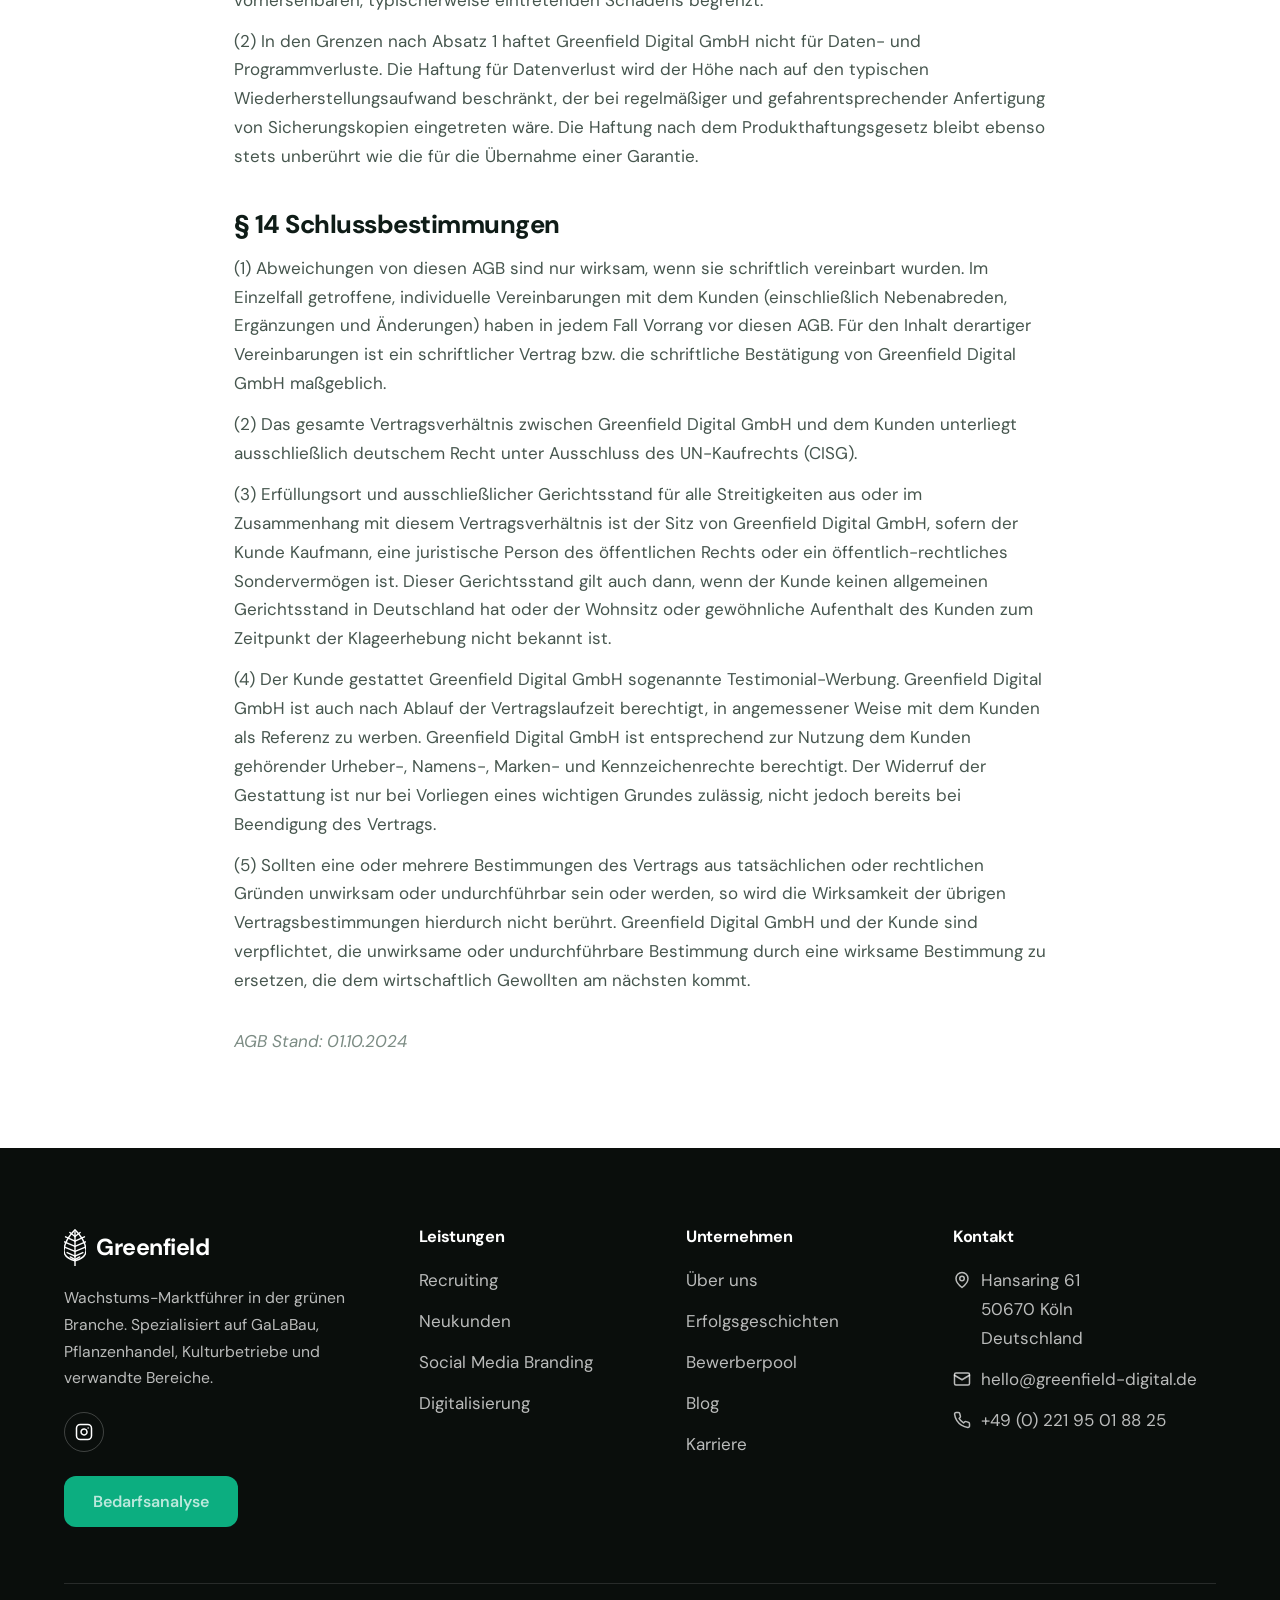
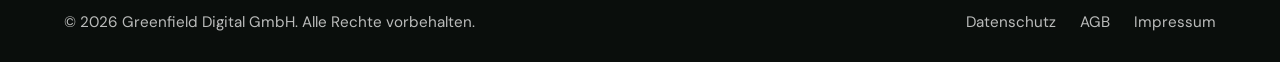
==== commit b8880389: "10-Loop-Politur: Orbit-Element, interaktive Karte, animierte Mockups, grünes Favicon, Legal-Seiten i" ====
--- a/agb.html
+++ b/agb.html
@@ -1,27 +1,87 @@
 <!DOCTYPE html>
 <html lang="de">
 <head>
-<meta charset="UTF-8">
-<meta name="viewport" content="width=device-width, initial-scale=1.0">
-<title>AGB · Greenfield Digital GmbH</title>
-<meta name="robots" content="noindex,follow">
-<link rel="icon" href="assets/favicon.svg" type="image/svg+xml">
-<link rel="icon" href="assets/favicon.png" type="image/png">
-<link rel="apple-touch-icon" href="assets/apple-touch-icon.png">
-<link rel="preconnect" href="https://fonts.googleapis.com">
-<link rel="preconnect" href="https://fonts.gstatic.com" crossorigin>
-<link href="https://fonts.googleapis.com/css2?family=DM+Sans:opsz,wght@9..40,400;9..40,500;9..40,600;9..40,700;9..40,800&display=swap" rel="stylesheet">
-<link rel="stylesheet" href="assets/css/legal.css">
+  <meta charset="UTF-8">
+  <meta name="viewport" content="width=device-width, initial-scale=1.0">
+  <title>AGB – Greenfield Digital</title>
+  <meta name="description" content="Allgemeine Geschäftsbedingungen der Greenfield Digital GmbH.">
+  <!-- TODO vor Go-Live auf greenfield-digital.de: noindex entfernen! -->
+  <meta name="robots" content="noindex">
+  <meta property="og:title" content="AGB – Greenfield Digital">
+  <meta property="og:description" content="Allgemeine Geschäftsbedingungen der Greenfield Digital GmbH.">
+  <meta property="og:type" content="website">
+  <!-- TODO Go-Live: og:image-Domain auf greenfield-digital.de umstellen -->
+  <meta property="og:image" content="https://frdlnk-gc.github.io/greenfield-digital-website/assets/img/hero-home.jpg">
+  <meta name="theme-color" content="#0CAE80">
+  <link rel="icon" type="image/svg+xml" href="assets/img/favicon.svg">
+  <link rel="icon" type="image/png" href="assets/img/favicon.png">
+  <link rel="apple-touch-icon" href="assets/img/apple-touch-icon.png">
+  <link rel="preconnect" href="https://fonts.googleapis.com">
+  <link rel="preconnect" href="https://fonts.gstatic.com" crossorigin>
+  <link href="https://fonts.googleapis.com/css2?family=DM+Sans:opsz,wght@9..40,400;9..40,500;9..40,600;9..40,700;9..40,800&display=swap" rel="stylesheet">
+  <link rel="stylesheet" href="assets/css/foundation.css">
+  <style>
+    .legal-wrap { max-width: 860px; margin: 0 auto; padding: calc(var(--nav-h) + 56px) 24px 80px; }
+    .legal-wrap h1 { font-size: clamp(2rem, 3.6vw, 2.8rem); margin-bottom: 10px; }
+    .legal-wrap .lead { color: var(--muted); margin-bottom: 36px; }
+    .legal-wrap h2 { font-size: clamp(1.3rem, 2.2vw, 1.6rem); margin: 40px 0 14px; }
+    .legal-wrap h3 { font-size: 1.1rem; margin: 26px 0 10px; }
+    .legal-wrap p, .legal-wrap li { margin-bottom: 12px; }
+    .legal-wrap ul, .legal-wrap ol { padding-left: 22px; margin-bottom: 16px; }
+    .legal-wrap ul li { list-style: disc; }
+    .legal-wrap ol li { list-style: decimal; }
+    .legal-wrap .box {
+      background: var(--mint-soft);
+      border: 1px solid var(--line);
+      border-radius: var(--r-md);
+      padding: 20px 24px;
+      margin-bottom: 24px;
+    }
+    .legal-wrap a { font-weight: 600; overflow-wrap: anywhere; }
+    .legal-wrap p, .legal-wrap li { overflow-wrap: anywhere; }
+    .legal-wrap table { border-collapse: collapse; width: 100%; margin-bottom: 18px; }
+    .legal-wrap td, .legal-wrap th { border: 1px solid var(--line); padding: 10px 12px; text-align: left; font-size: .95rem; }
+  </style>
 </head>
 <body>
-<header>
-  <div class="nav">
-    <a href="index.html" class="brand"><span class="mark"><svg viewBox="0 0 56 94" fill="none" stroke="currentColor" stroke-width="3.6" stroke-linecap="round" stroke-linejoin="round"><path d="M28 2 C40 14 55 32 56 54 C56.6 66 45 76 28 81 C11 76 -0.6 66 0 54 C1 32 16 14 28 2 Z"/><path d="M28 7 V94"/><path d="M28 19 L41 9 M28 31 L52 20 M28 44 L55 33 M28 57 L53 47 M28 69 L48 60 M28 78 L40 71"/><path d="M28 19 L15 9 M28 31 L4 20 M28 44 L1 33 M28 57 L3 47 M28 69 L8 60 M28 78 L16 71"/></svg></span><span class="txt-single">Greenfield</span></a>
-    <div class="sp"></div>
-    <a href="index.html" class="back">← Zurück zur Startseite</a>
-  </div>
-</header>
-<main class="legal">
+
+<header class="site-nav" id="nav">
+    <div class="inner">
+      <a class="brand" href="index.html" aria-label="Greenfield Digital – Startseite">
+        <span class="mark"><svg viewBox="0 0 56 94" fill="none" stroke="currentColor" stroke-width="3.6" stroke-linecap="round" stroke-linejoin="round" aria-hidden="true"><path d="M28 2 C40 14 55 32 56 54 C56.6 66 45 76 28 81 C11 76 -0.6 66 0 54 C1 32 16 14 28 2 Z"/><path d="M28 7 V94"/><path d="M28 19 L41 9 M28 31 L52 20 M28 44 L55 33 M28 57 L53 47 M28 69 L48 60 M28 78 L40 71"/><path d="M28 19 L15 9 M28 31 L4 20 M28 44 L1 33 M28 57 L3 47 M28 69 L8 60 M28 78 L16 71"/></svg></span>
+        <span class="word">Greenfield</span>
+      </a>
+      <nav aria-label="Hauptnavigation">
+        <ul class="nav-links" id="navLinks">
+          <li class="has-drop">
+            <a href="index.html#leistungen" class="active">Leistungen
+              <svg class="caret" width="12" height="12" viewBox="0 0 24 24" fill="none" stroke="currentColor" stroke-width="2.5" stroke-linecap="round" stroke-linejoin="round" aria-hidden="true"><path d="m6 9 6 6 6-6"/></svg>
+            </a>
+            <ul class="drop">
+              <li><a href="recruiting.html">Recruiting<small>Nachhaltige Personalgewinnung</small></a></li>
+              <li><a href="neukundengewinnung.html">Neukundengewinnung<small>Planbar neue Aufträge</small></a></li>
+              <li><a href="social-media.html">Social Media Branding<small>Platzhirsch in der Region</small></a></li>
+              <li><a href="digitalisierung.html">Digitalisierung &amp; KI<small>Prozesse neu gedacht</small></a></li>
+            </ul>
+          </li>
+          <li><a href="ueber-uns.html">Über uns</a></li>
+          <li><a href="ergebnisse.html">Ergebnisse</a></li>
+          <li><a href="blog.html">Ressourcen</a></li>
+          <li><a href="karriere.html">Karriere</a></li>
+        </ul>
+      </nav>
+      <div style="display:flex; align-items:center; gap:10px;">
+        <a class="btn btn--primary nav-cta-desktop" href="index.html#kontakt">Jetzt starten</a>
+        <button class="nav-burger" id="burger" aria-label="Menü öffnen" aria-expanded="false" aria-controls="navLinks">
+          <svg width="26" height="26" viewBox="0 0 24 24" fill="none" stroke="currentColor" stroke-width="2.2" stroke-linecap="round" aria-hidden="true"><path d="M4 7h16M4 12h16M4 17h16"/></svg>
+        </button>
+      </div>
+    </div>
+  </header>
+
+  <main>
+    <div class="legal-wrap">
+
   <h1>Allgemeine Geschäftsbedingungen</h1>
   <p class="lead">Allgemeine Geschäftsbedingungen der Greenfield Digital GmbH, Hansaring 61, 50670 Köln gegenüber Unternehmern und Kaufleuten.</p>
 
@@ -107,9 +167,73 @@
   <p>(5) Sollten eine oder mehrere Bestimmungen des Vertrags aus tatsächlichen oder rechtlichen Gründen unwirksam oder undurchführbar sein oder werden, so wird die Wirksamkeit der übrigen Vertragsbestimmungen hierdurch nicht berührt. Greenfield Digital GmbH und der Kunde sind verpflichtet, die unwirksame oder undurchführbare Bestimmung durch eine wirksame Bestimmung zu ersetzen, die dem wirtschaftlich Gewollten am nächsten kommt.</p>
 
   <p style="margin-top:32px;color:var(--muted)"><em>AGB Stand: 01.10.2024</em></p>
-</main>
-<footer>
-  <div>© 2025 Greenfield Digital GmbH · <a href="impressum.html">Impressum</a> · <a href="datenschutz.html">Datenschutz</a> · <a href="agb.html">AGB</a></div>
-</footer>
+
+    </div>
+  </main>
+
+<footer class="site-footer">
+    <div class="container">
+      <div class="cols">
+        <div>
+          <a class="brand" href="index.html">
+            <span class="mark"><svg viewBox="0 0 56 94" fill="none" stroke="currentColor" stroke-width="3.6" stroke-linecap="round" stroke-linejoin="round" aria-hidden="true"><path d="M28 2 C40 14 55 32 56 54 C56.6 66 45 76 28 81 C11 76 -0.6 66 0 54 C1 32 16 14 28 2 Z"/><path d="M28 7 V94"/><path d="M28 19 L41 9 M28 31 L52 20 M28 44 L55 33 M28 57 L53 47 M28 69 L48 60 M28 78 L40 71"/><path d="M28 19 L15 9 M28 31 L4 20 M28 44 L1 33 M28 57 L3 47 M28 69 L8 60 M28 78 L16 71"/></svg></span>
+            <span class="word">Greenfield</span>
+          </a>
+          <p style="font-size:.98rem;">Wachstums-Marktführer in der grünen Branche. Spezialisiert auf GaLaBau, Pflanzenhandel, Kulturbetriebe und verwandte Bereiche.</p>
+          <div class="social-row">
+            <a href="https://www.instagram.com/greenfield_digital/" target="_blank" rel="noopener" aria-label="Greenfield Digital auf Instagram">
+              <svg viewBox="0 0 24 24" fill="none" stroke="currentColor" stroke-width="2" stroke-linecap="round" stroke-linejoin="round"><rect x="2" y="2" width="20" height="20" rx="5"/><path d="M16 11.37A4 4 0 1 1 12.63 8 4 4 0 0 1 16 11.37z"/><line x1="17.5" y1="6.5" x2="17.51" y2="6.5"/></svg>
+            </a>
+          </div>
+          <a class="btn btn--primary" href="index.html#kontakt">Bedarfsanalyse</a>
+        </div>
+        <div>
+          <h4>Leistungen</h4>
+          <ul>
+            <li><a href="recruiting.html">Recruiting</a></li>
+            <li><a href="neukundengewinnung.html">Neukunden</a></li>
+            <li><a href="social-media.html">Social Media Branding</a></li>
+            <li><a href="digitalisierung.html">Digitalisierung</a></li>
+          </ul>
+        </div>
+        <div>
+          <h4>Unternehmen</h4>
+          <ul>
+            <li><a href="ueber-uns.html">Über uns</a></li>
+            <li><a href="ergebnisse.html">Erfolgsgeschichten</a></li>
+            <li><a href="bewerberpool.html">Bewerberpool</a></li>
+            <li><a href="blog.html">Blog</a></li>
+            <li><a href="karriere.html">Karriere</a></li>
+          </ul>
+        </div>
+        <div>
+          <h4>Kontakt</h4>
+          <ul>
+            <li style="display:flex; gap:10px;">
+              <svg style="flex:0 0 18px; margin-top:5px;" width="18" height="18" viewBox="0 0 24 24" fill="none" stroke="currentColor" stroke-width="2" stroke-linecap="round" stroke-linejoin="round" aria-hidden="true"><path d="M20 10c0 6-8 12-8 12s-8-6-8-12a8 8 0 0 1 16 0Z"/><circle cx="12" cy="10" r="3"/></svg>
+              <span>Hansaring 61<br>50670 Köln<br>Deutschland</span>
+            </li>
+            <li style="display:flex; gap:10px; align-items:center;">
+              <svg style="flex:0 0 18px;" width="18" height="18" viewBox="0 0 24 24" fill="none" stroke="currentColor" stroke-width="2" stroke-linecap="round" stroke-linejoin="round" aria-hidden="true"><rect x="2" y="4" width="20" height="16" rx="2"/><path d="m22 7-10 6L2 7"/></svg>
+              <a href="mailto:hello@greenfield-digital.de">hello@greenfield-digital.de</a>
+            </li>
+            <li style="display:flex; gap:10px; align-items:center;">
+              <svg style="flex:0 0 18px;" width="18" height="18" viewBox="0 0 24 24" fill="none" stroke="currentColor" stroke-width="2" stroke-linecap="round" stroke-linejoin="round" aria-hidden="true"><path d="M22 16.92v3a2 2 0 0 1-2.18 2 19.79 19.79 0 0 1-8.63-3.07 19.5 19.5 0 0 1-6-6 19.79 19.79 0 0 1-3.07-8.67A2 2 0 0 1 4.11 2h3a2 2 0 0 1 2 1.72c.127.96.361 1.903.7 2.81a2 2 0 0 1-.45 2.11L8.09 9.91a16 16 0 0 0 6 6l1.27-1.27a2 2 0 0 1 2.11-.45c.907.339 1.85.573 2.81.7A2 2 0 0 1 22 16.92z"/></svg>
+              <a href="tel:+4922195018825">+49 (0) 221 95 01 88 25</a>
+            </li>
+          </ul>
+        </div>
+      </div>
+      <div class="legal">
+        <span>© 2026 Greenfield Digital GmbH. Alle Rechte vorbehalten.</span>
+        <span style="display:flex; gap:24px;">
+          <a href="datenschutz.html">Datenschutz</a>
+          <a href="agb.html">AGB</a>
+          <a href="impressum.html">Impressum</a>
+        </span>
+      </div>
+    </div>
+  </footer>
+  <script src="assets/js/main.js" defer></script>
 </body>
 </html>
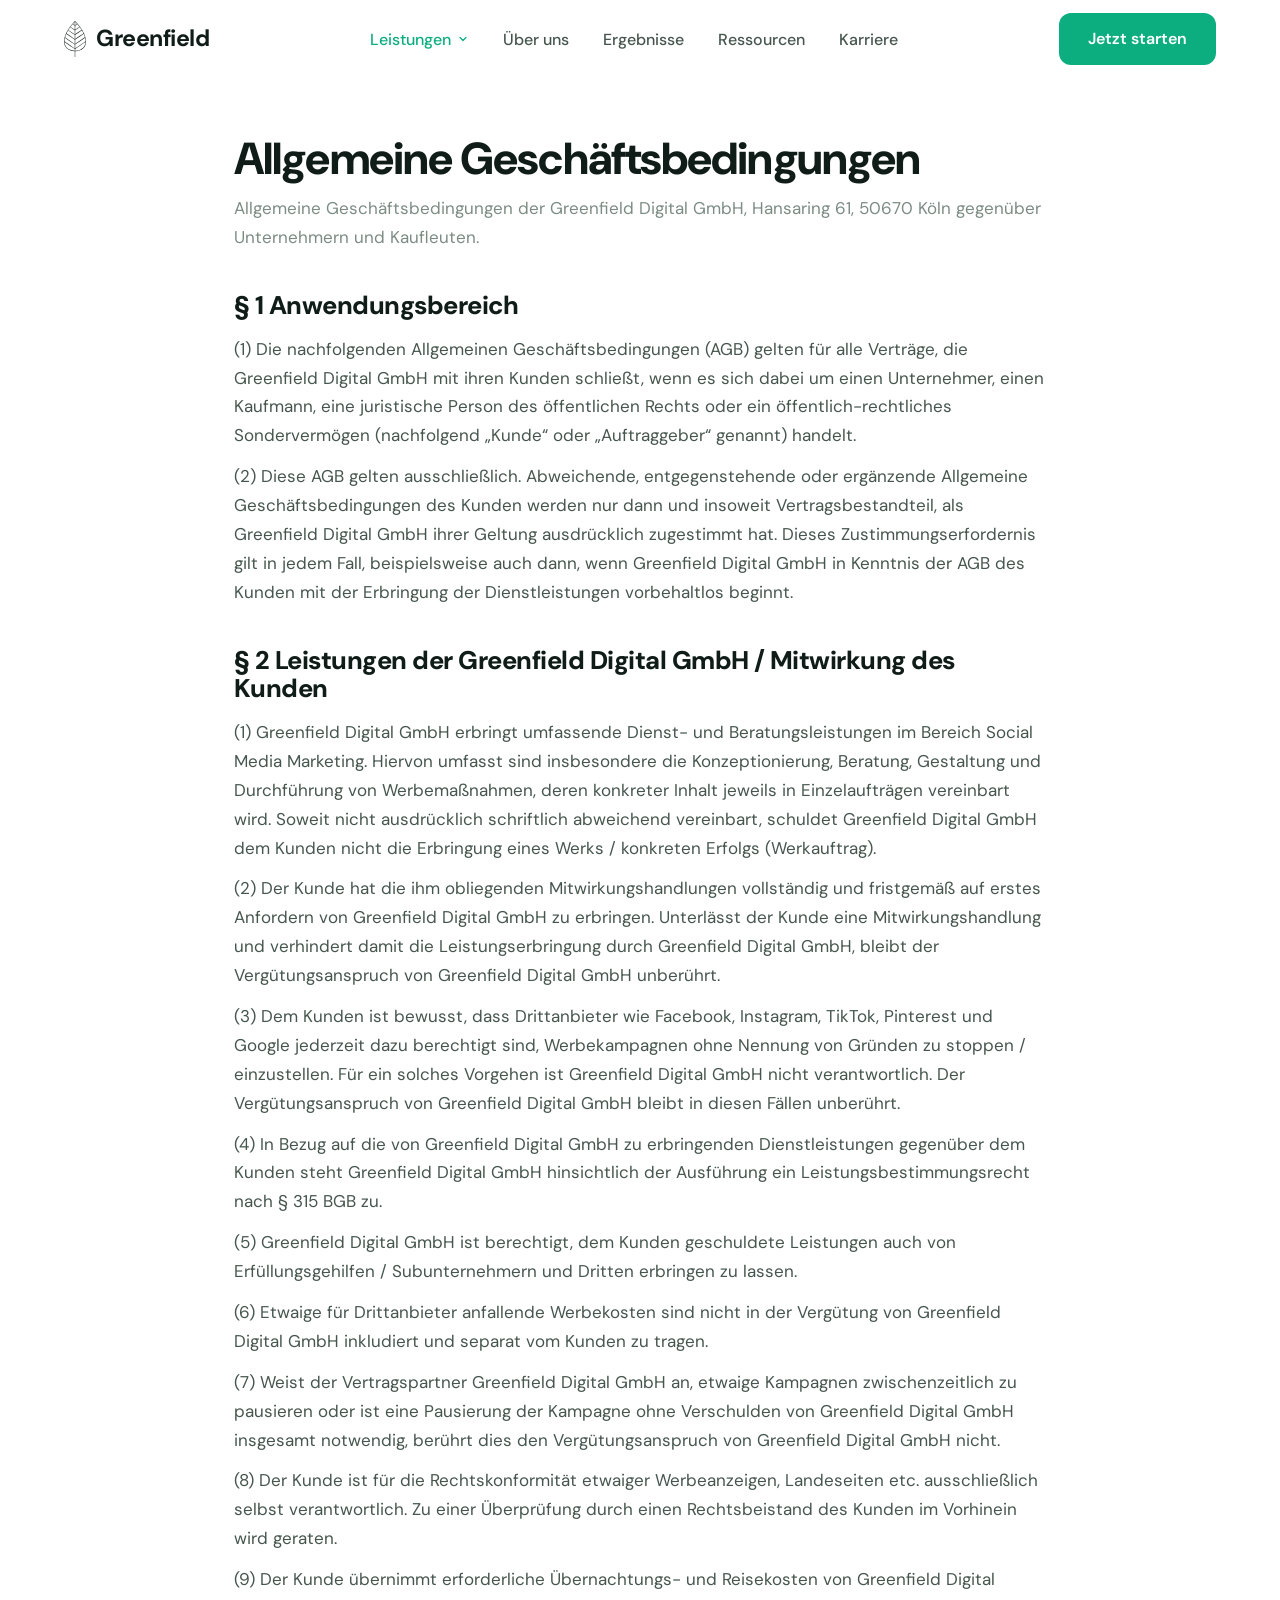
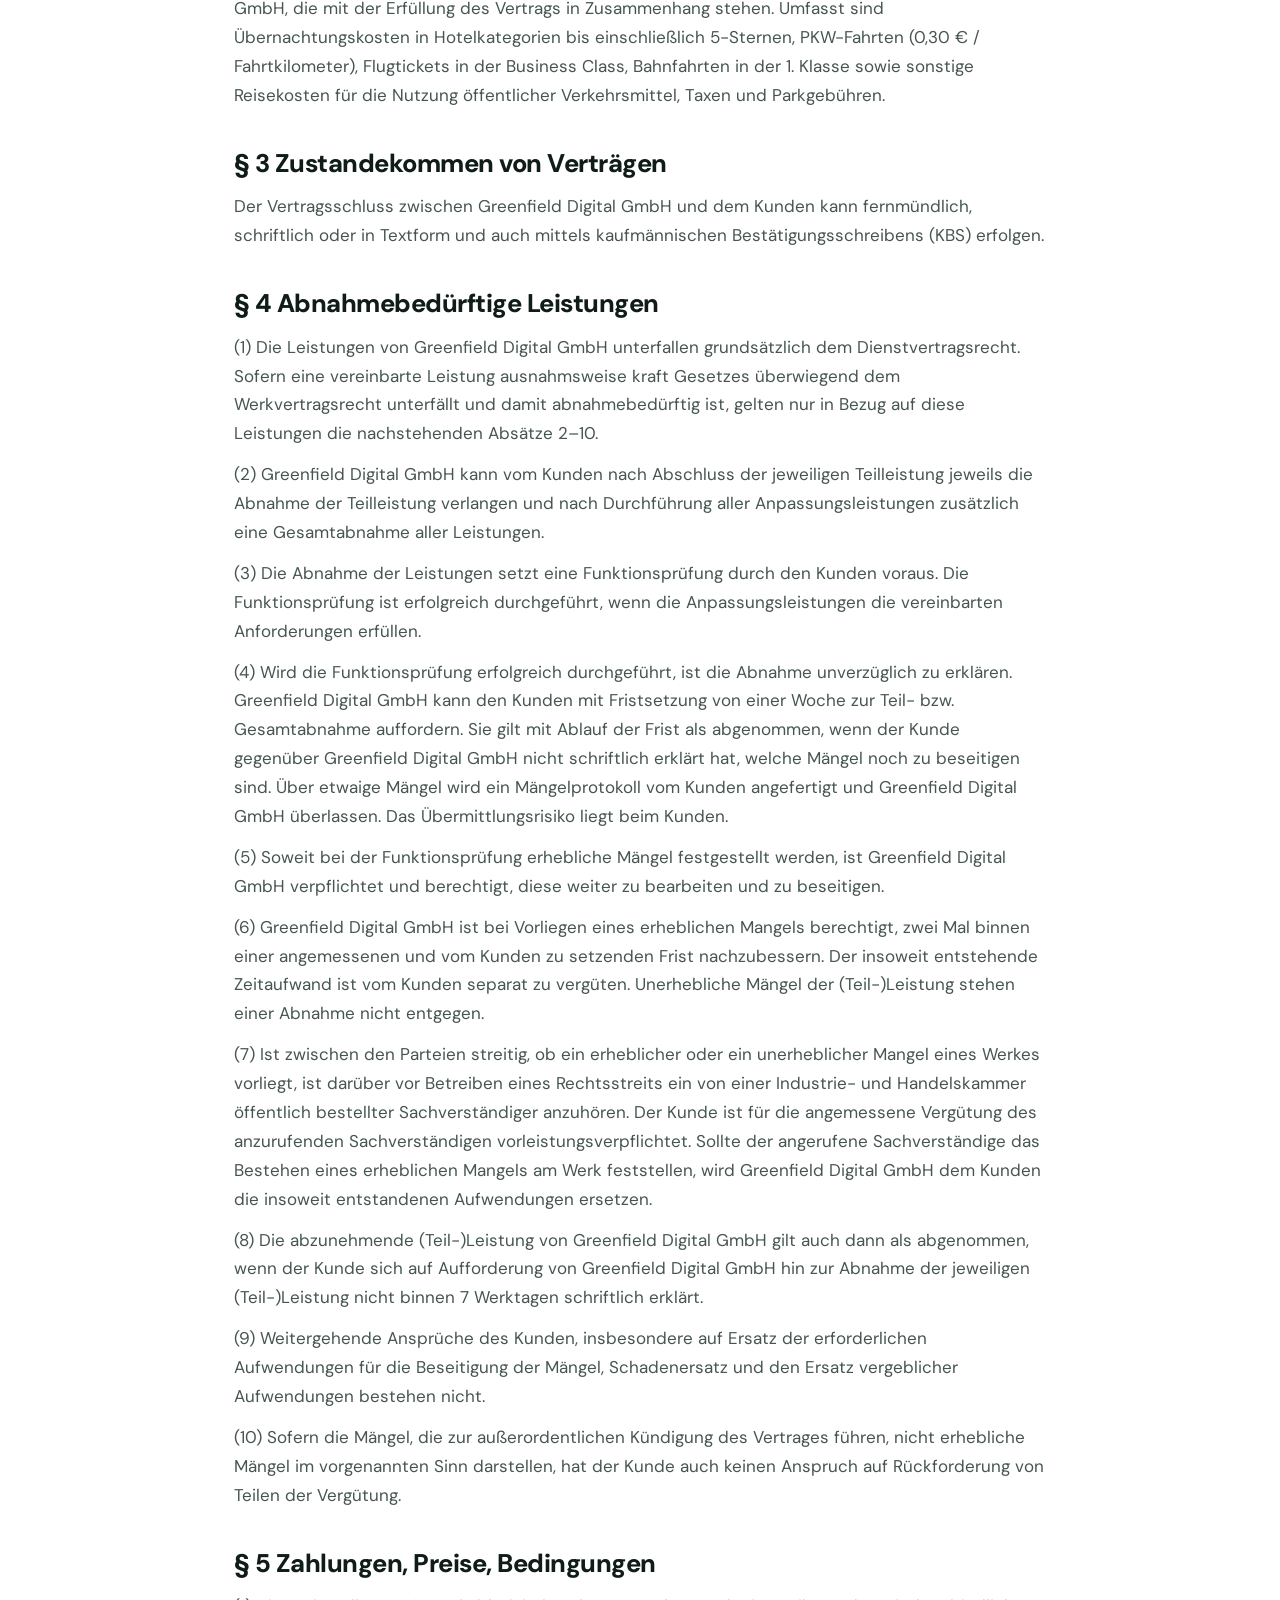
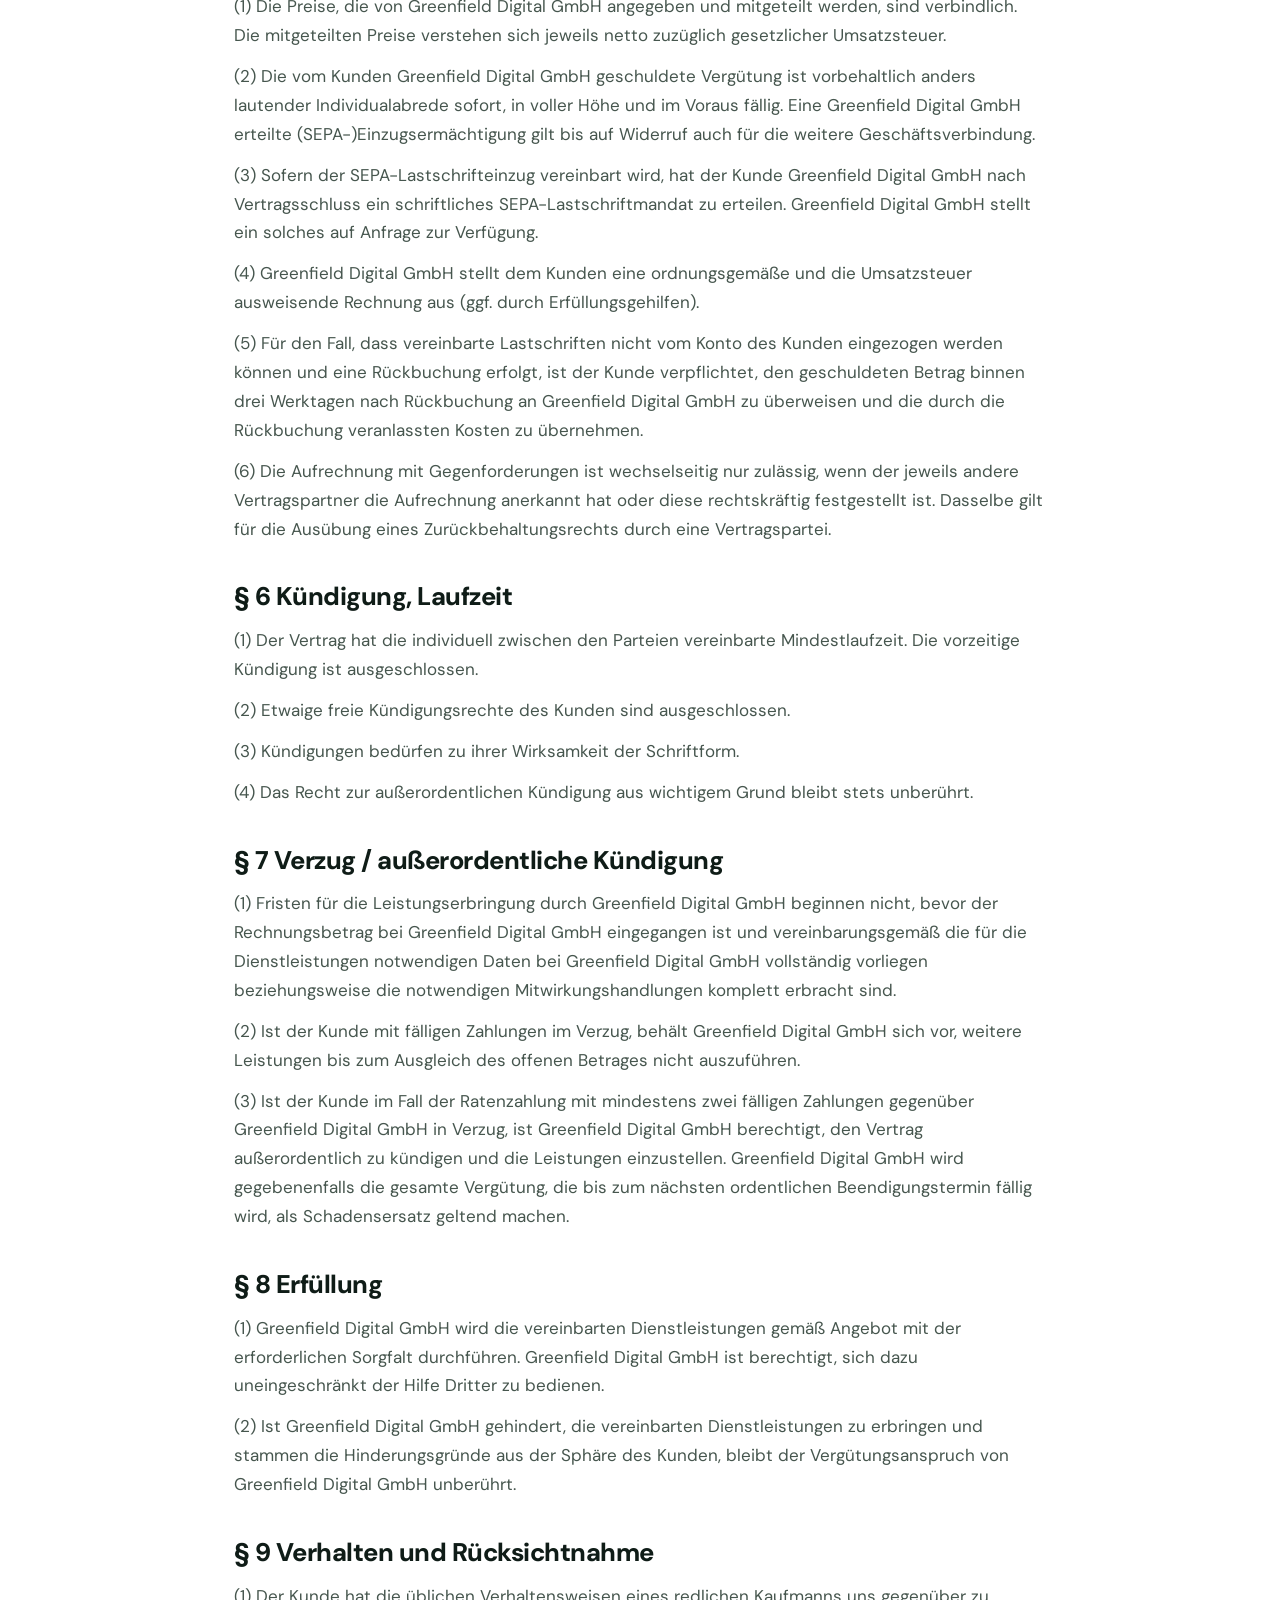
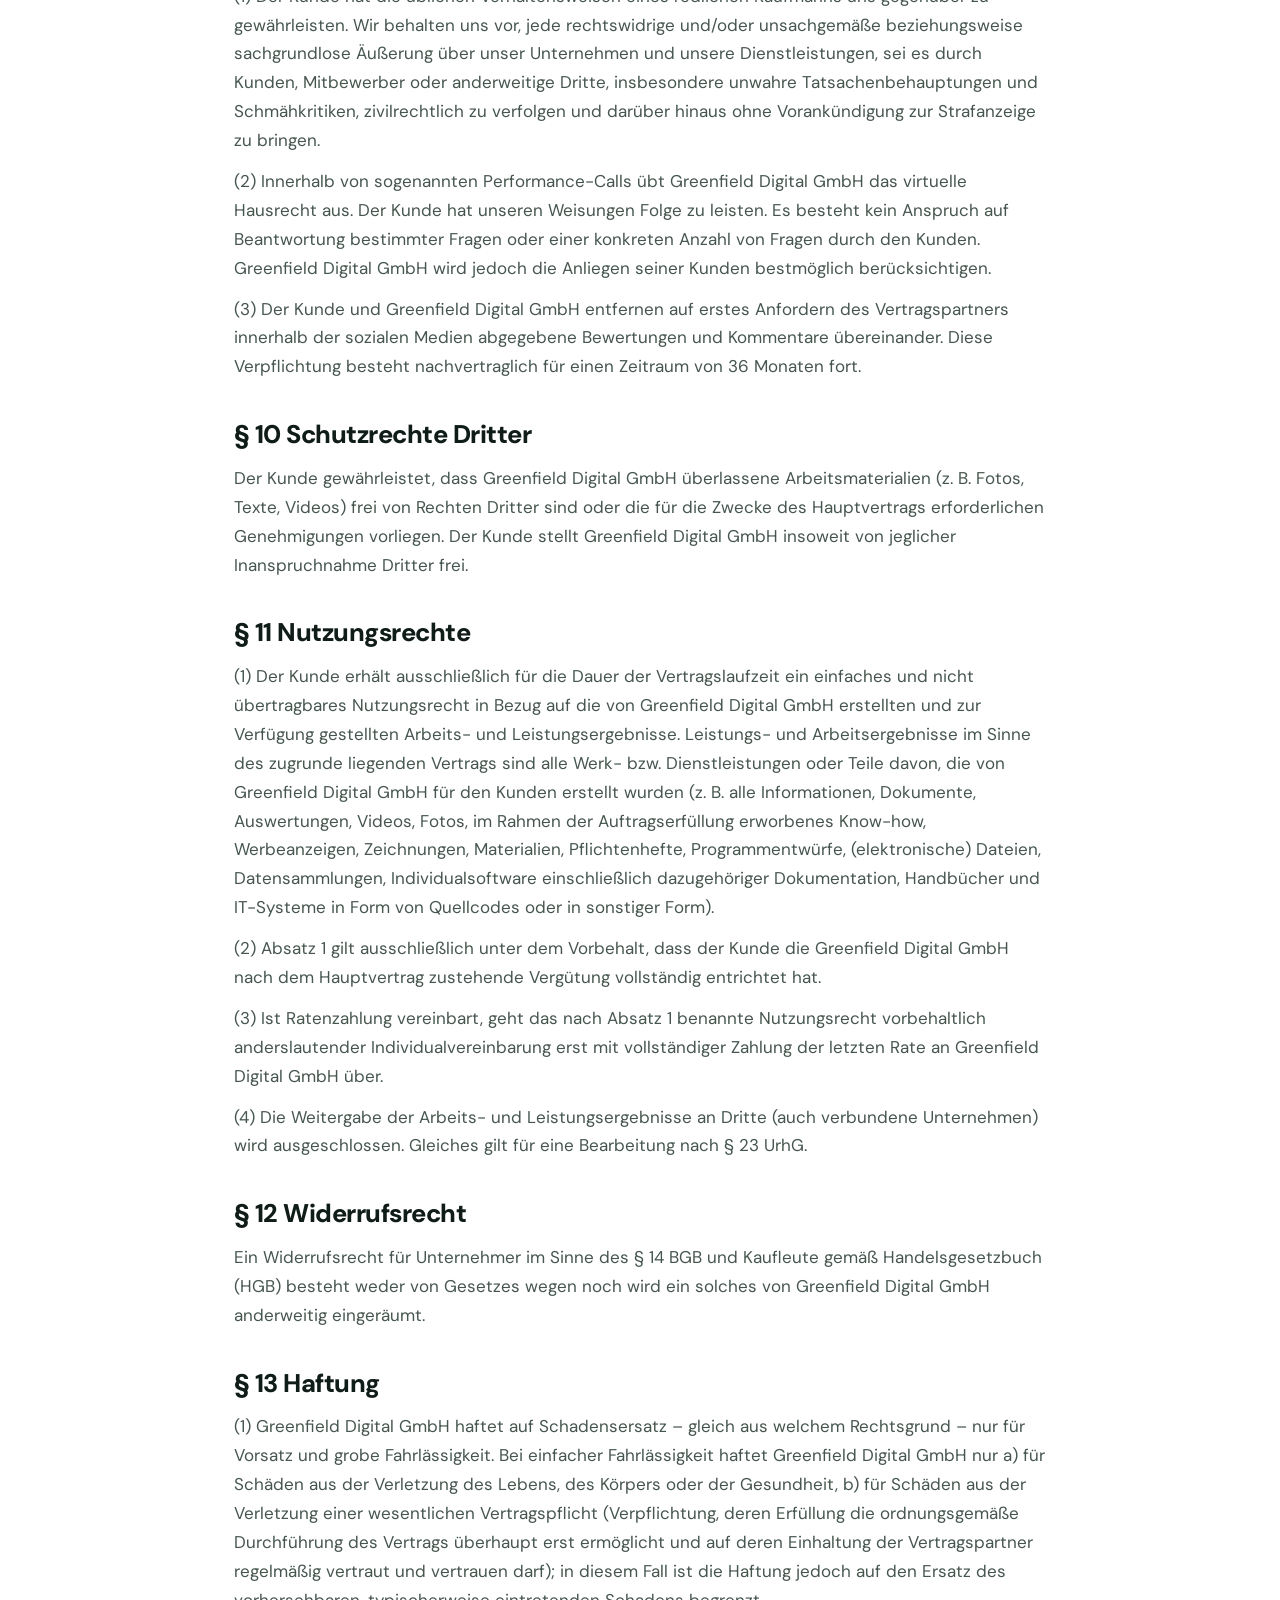
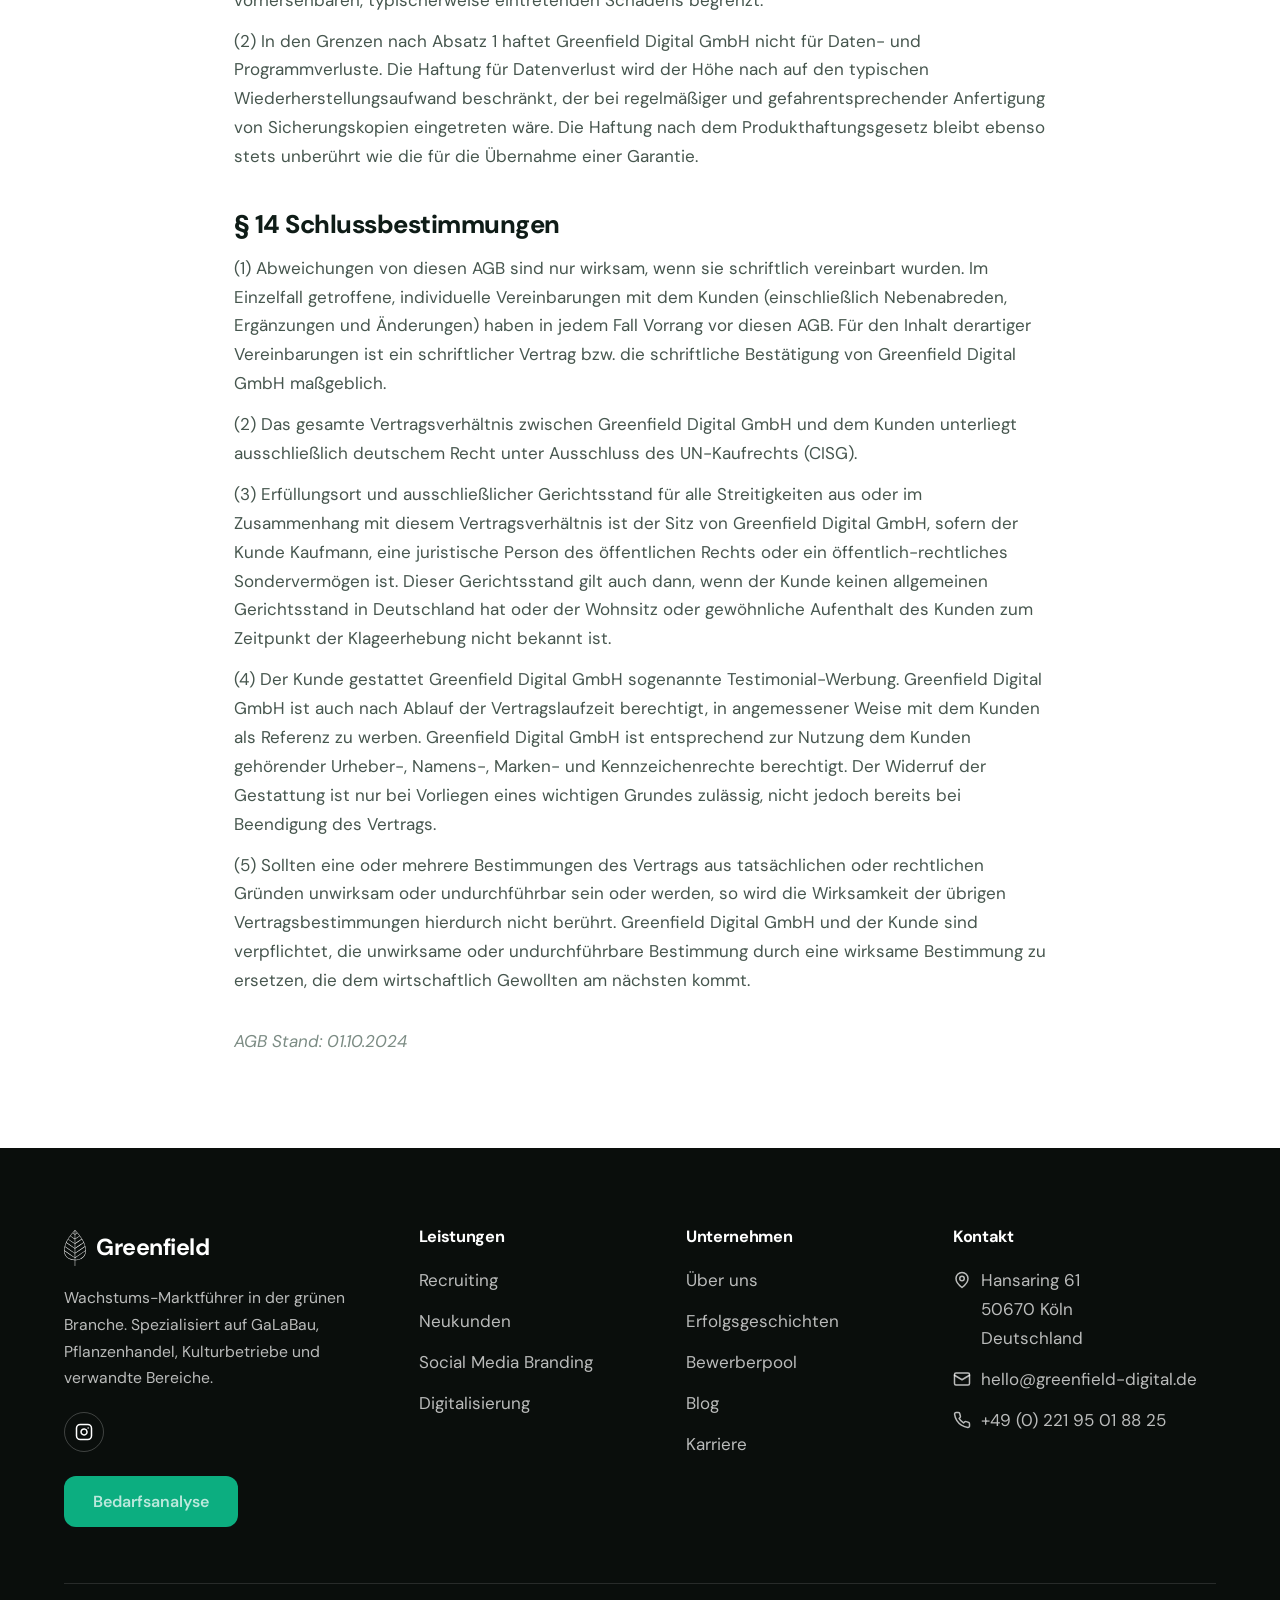
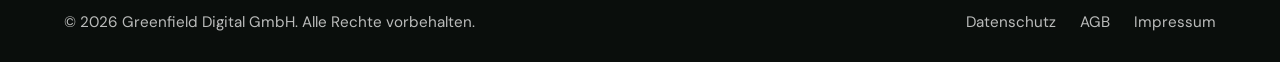
==== commit 7178b98f: "Logo-Blatt = Original-Markenpfad statt Nachbau (alle Seiten + Favicons) - Original-Blattpfad aus dem" ====
--- a/agb.html
+++ b/agb.html
@@ -45,10 +45,12 @@
 </head>
 <body>
 
+  <svg xmlns="http://www.w3.org/2000/svg" style="display:none" aria-hidden="true"><defs><path id="gf-leaf" d="M1853 545C1853 587 1846 622 1828 654C1805 693 1771 719 1730 735C1700 747 1669 753 1638 755C1627 756 1627 756 1627 766C1627 802 1627 837 1627 873C1627 877 1625 880 1622 880C1618 879 1617 876 1617 872C1617 835 1617 797 1618 760C1618 756 1616 756 1614 756C1590 754 1567 751 1545 745C1508 735 1475 719 1447 692C1418 664 1401 629 1395 589C1387 538 1395 489 1411 441C1430 381 1460 326 1495 273C1530 219 1571 170 1616 123C1621 118 1624 118 1629 123C1688 185 1741 251 1783 325C1809 371 1830 419 1843 471C1850 497 1853 523 1853 545ZM1627 695C1749 612 1837 552 1840 550C1840 550 1842 549 1843 547C1843 546 1844 545 1844 543C1843 521 1840 499 1835 477C1833 471 1833 471 1829 475C1763 520 1697 565 1631 610C1628 612 1627 614 1627 617C1627 625 1627 633 1627 641C1627 649 1628 663 1627 690C1627 692 1627 694 1627 695ZM1617 696C1617 696 1617 695 1617 694C1616 672 1617 620 1617 616C1617 614 1616 613 1615 612C1602 603 1590 595 1578 587C1524 550 1470 512 1415 475C1413 474 1412 473 1411 477C1406 499 1402 522 1402 545C1402 548 1403 550 1405 552C1463 591 1520 633 1579 670C1587 676 1601 685 1617 696ZM1627 600C1628 600 1629 599 1629 599C1696 554 1762 509 1828 463C1830 462 1830 460 1830 458C1823 436 1815 414 1806 393C1805 389 1804 389 1800 391C1746 428 1692 465 1638 502C1636 504 1635 504 1635 504C1635 505 1634 505 1633 506C1631 507 1631 507 1631 507C1630 508 1629 509 1628 510C1627 512 1627 513 1627 514C1627 541 1627 568 1627 595C1627 597 1627 598 1627 600ZM1441 390C1440 392 1439 393 1439 394C1430 415 1422 436 1416 457C1414 461 1415 464 1419 466C1475 504 1530 542 1585 580C1596 587 1606 594 1617 602C1617 599 1617 597 1617 596C1617 570 1617 543 1617 517C1617 512 1616 510 1612 507C1571 479 1530 451 1489 423C1473 412 1457 401 1441 390ZM1843 560C1842 560 1842 560 1842 561C1728 639 1637 701 1630 705C1630 706 1628 707 1628 708C1627 709 1627 711 1627 711C1627 713 1627 738 1627 743C1627 743 1627 745 1628 746C1628 746 1629 746 1631 746C1636 745 1640 745 1645 745C1676 742 1707 735 1735 722C1774 705 1804 679 1823 642C1836 616 1842 589 1843 560ZM1402 561C1402 570 1403 578 1404 586C1415 649 1449 694 1506 721C1541 737 1577 744 1614 746C1617 746 1618 745 1618 743C1617 733 1617 724 1618 714C1618 710 1616 708 1613 705C1552 664 1491 622 1430 580C1421 574 1412 568 1402 561ZM1627 497C1724 431 1795 383 1797 382C1798 382 1799 381 1799 380C1799 379 1799 378 1798 376C1789 357 1780 339 1769 321C1767 317 1766 317 1762 319C1718 350 1674 380 1630 410C1629 411 1628 411 1628 412C1627 414 1627 415 1627 416C1627 419 1627 452 1627 497ZM1617 499C1617 470 1617 443 1617 415C1617 413 1616 412 1614 411C1570 381 1526 350 1482 320C1479 318 1478 318 1476 321C1465 339 1456 358 1447 377C1445 380 1445 382 1448 384C1496 416 1543 448 1590 481C1599 487 1608 493 1617 499ZM1627 399C1702 348 1756 312 1759 310C1759 310 1760 309 1761 308C1761 307 1760 306 1760 305C1748 287 1736 269 1724 252C1722 249 1721 249 1718 251C1689 271 1660 291 1630 311C1628 313 1627 315 1627 318C1627 326 1628 377 1627 395C1627 397 1627 399 1627 399ZM1617 401C1617 373 1617 346 1617 318C1617 315 1616 313 1613 312C1584 292 1555 272 1526 252C1524 250 1522 250 1520 253C1508 270 1497 288 1485 305C1483 309 1484 310 1487 312C1519 333 1550 355 1582 377C1593 385 1605 393 1617 401ZM1627 301C1628 300 1629 300 1630 300C1657 281 1685 262 1713 243C1716 241 1715 240 1714 237C1701 221 1688 205 1675 189C1674 187 1672 186 1670 188C1657 197 1643 206 1630 215C1628 217 1627 219 1627 222C1627 236 1627 251 1627 266C1627 277 1627 289 1627 301ZM1617 302C1617 274 1617 247 1617 221C1617 218 1615 217 1614 216C1601 207 1588 198 1575 189C1573 188 1571 187 1569 190C1556 206 1543 222 1531 239C1529 241 1529 242 1532 244C1552 258 1572 272 1593 286C1601 291 1608 296 1617 302ZM1627 206C1640 197 1652 188 1665 180C1667 178 1666 178 1664 176C1660 171 1655 165 1650 160C1643 152 1635 144 1627 135C1627 159 1627 182 1627 206ZM1617 206C1617 183 1617 160 1617 136C1617 137 1616 137 1615 138C1611 143 1585 172 1580 178C1578 180 1579 180 1581 181C1585 185 1590 188 1595 191C1602 196 1609 201 1617 206ZM1617 206"/></defs></svg>
+
 <header class="site-nav" id="nav">
     <div class="inner">
       <a class="brand" href="index.html" aria-label="Greenfield Digital – Startseite">
-        <span class="mark"><svg viewBox="0 0 56 94" fill="none" stroke="currentColor" stroke-width="3.6" stroke-linecap="round" stroke-linejoin="round" aria-hidden="true"><path d="M28 2 C40 14 55 32 56 54 C56.6 66 45 76 28 81 C11 76 -0.6 66 0 54 C1 32 16 14 28 2 Z"/><path d="M28 7 V94"/><path d="M28 19 L41 9 M28 31 L52 20 M28 44 L55 33 M28 57 L53 47 M28 69 L48 60 M28 78 L40 71"/><path d="M28 19 L15 9 M28 31 L4 20 M28 44 L1 33 M28 57 L3 47 M28 69 L8 60 M28 78 L16 71"/></svg></span>
+        <span class="mark"><svg viewBox="1391 119 463 761" fill="currentColor" aria-hidden="true"><use href="#gf-leaf"/></svg></span>
         <span class="word">Greenfield</span>
       </a>
       <nav aria-label="Hauptnavigation">
@@ -73,7 +75,7 @@
       <div style="display:flex; align-items:center; gap:10px;">
         <a class="btn btn--primary nav-cta-desktop" href="index.html#kontakt">Jetzt starten</a>
         <button class="nav-burger" id="burger" aria-label="Menü öffnen" aria-expanded="false" aria-controls="navLinks">
-          <svg width="26" height="26" viewBox="0 0 24 24" fill="none" stroke="currentColor" stroke-width="2.2" stroke-linecap="round" aria-hidden="true"><path d="M4 7h16M4 12h16M4 17h16"/></svg>
+          <span class="nb-line" aria-hidden="true"></span><span class="nb-line" aria-hidden="true"></span><span class="nb-line" aria-hidden="true"></span>
         </button>
       </div>
     </div>
@@ -176,7 +178,7 @@
       <div class="cols">
         <div>
           <a class="brand" href="index.html">
-            <span class="mark"><svg viewBox="0 0 56 94" fill="none" stroke="currentColor" stroke-width="3.6" stroke-linecap="round" stroke-linejoin="round" aria-hidden="true"><path d="M28 2 C40 14 55 32 56 54 C56.6 66 45 76 28 81 C11 76 -0.6 66 0 54 C1 32 16 14 28 2 Z"/><path d="M28 7 V94"/><path d="M28 19 L41 9 M28 31 L52 20 M28 44 L55 33 M28 57 L53 47 M28 69 L48 60 M28 78 L40 71"/><path d="M28 19 L15 9 M28 31 L4 20 M28 44 L1 33 M28 57 L3 47 M28 69 L8 60 M28 78 L16 71"/></svg></span>
+            <span class="mark"><svg viewBox="1391 119 463 761" fill="currentColor" aria-hidden="true"><use href="#gf-leaf"/></svg></span>
             <span class="word">Greenfield</span>
           </a>
           <p style="font-size:.98rem;">Wachstums-Marktführer in der grünen Branche. Spezialisiert auf GaLaBau, Pflanzenhandel, Kulturbetriebe und verwandte Bereiche.</p>
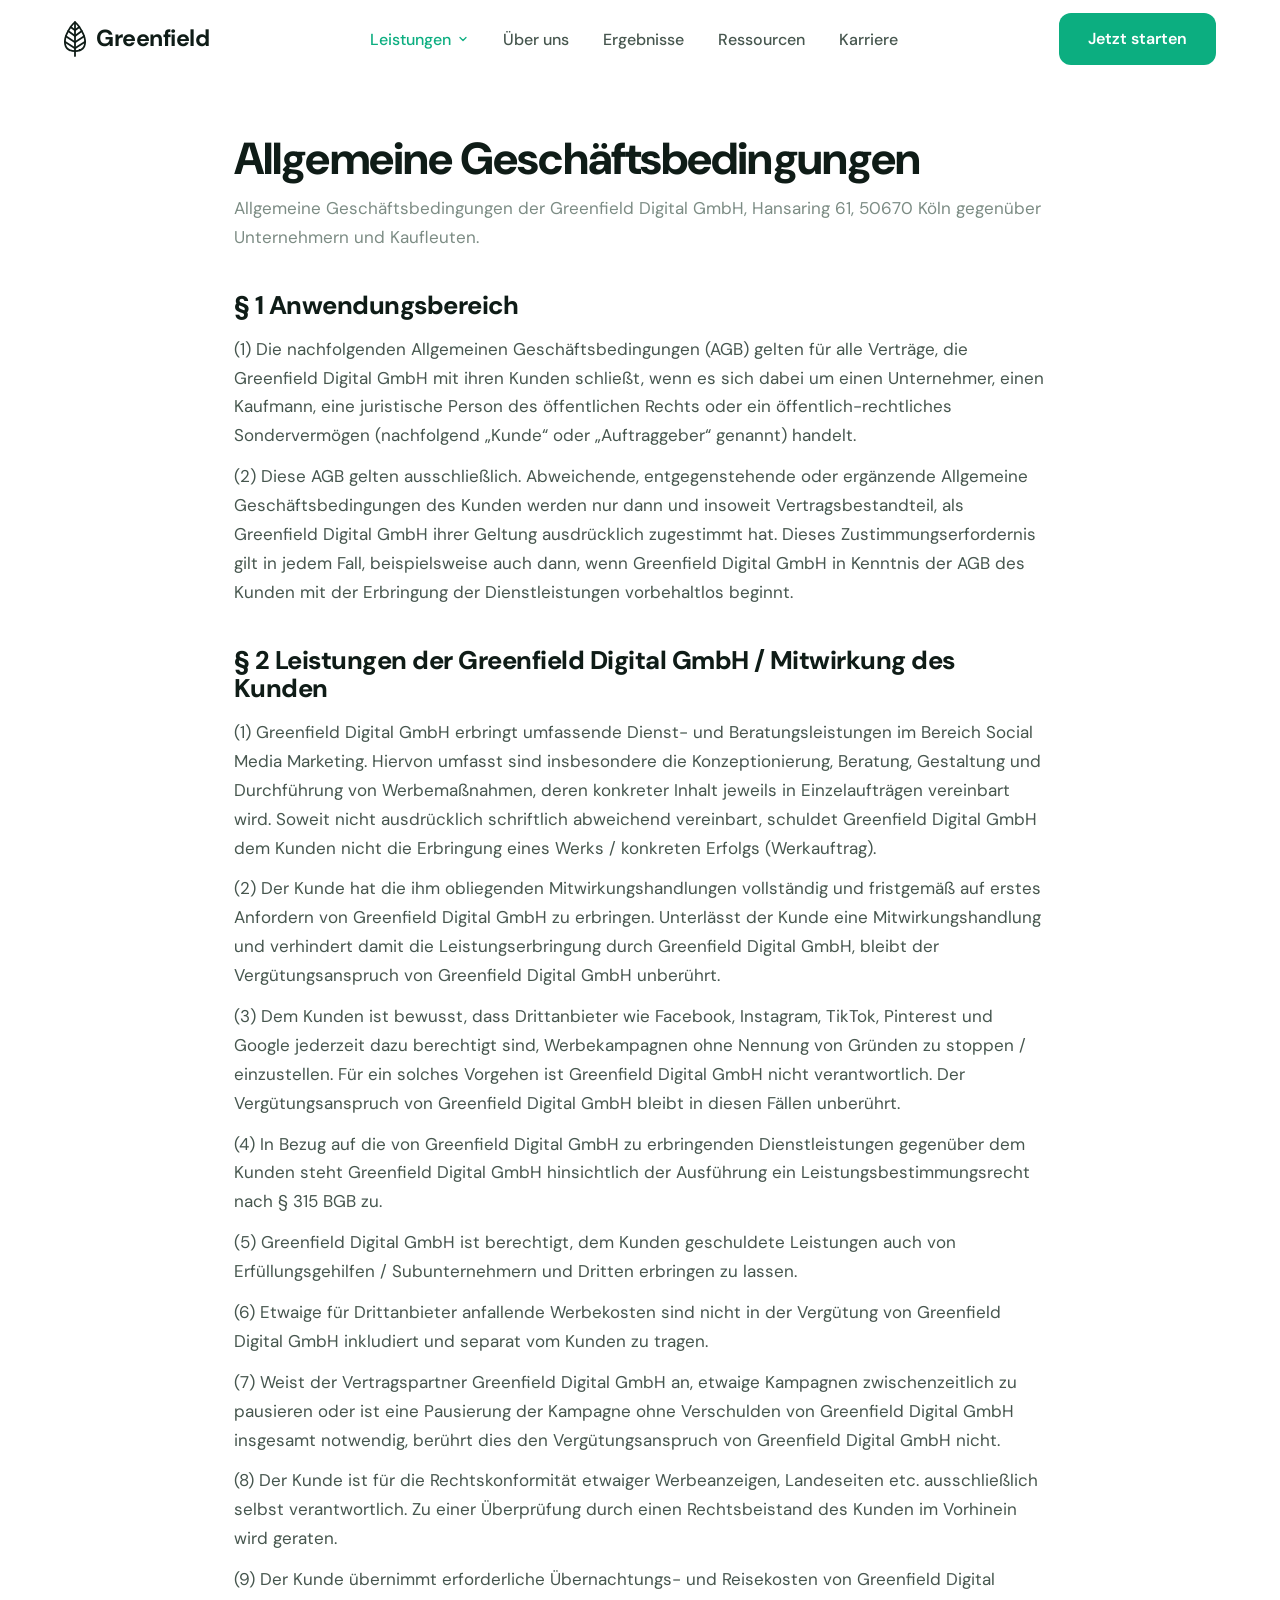
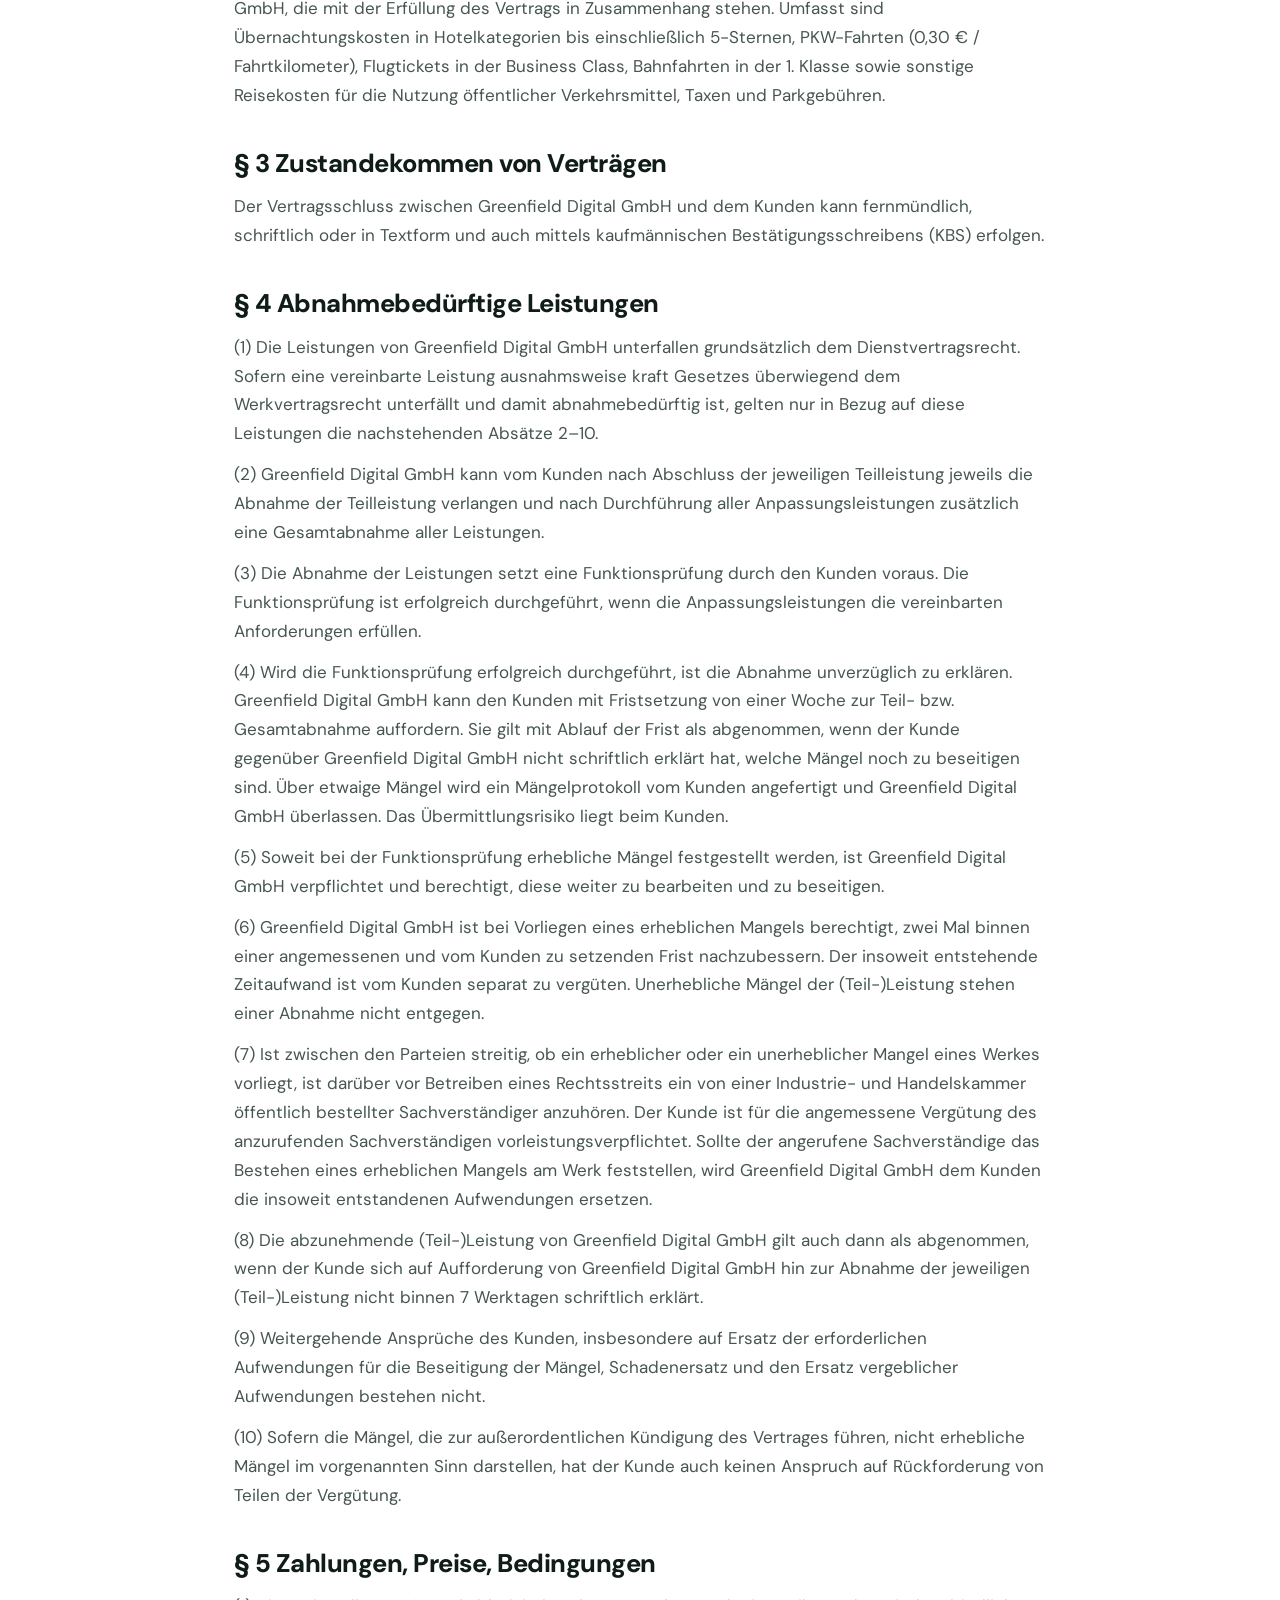
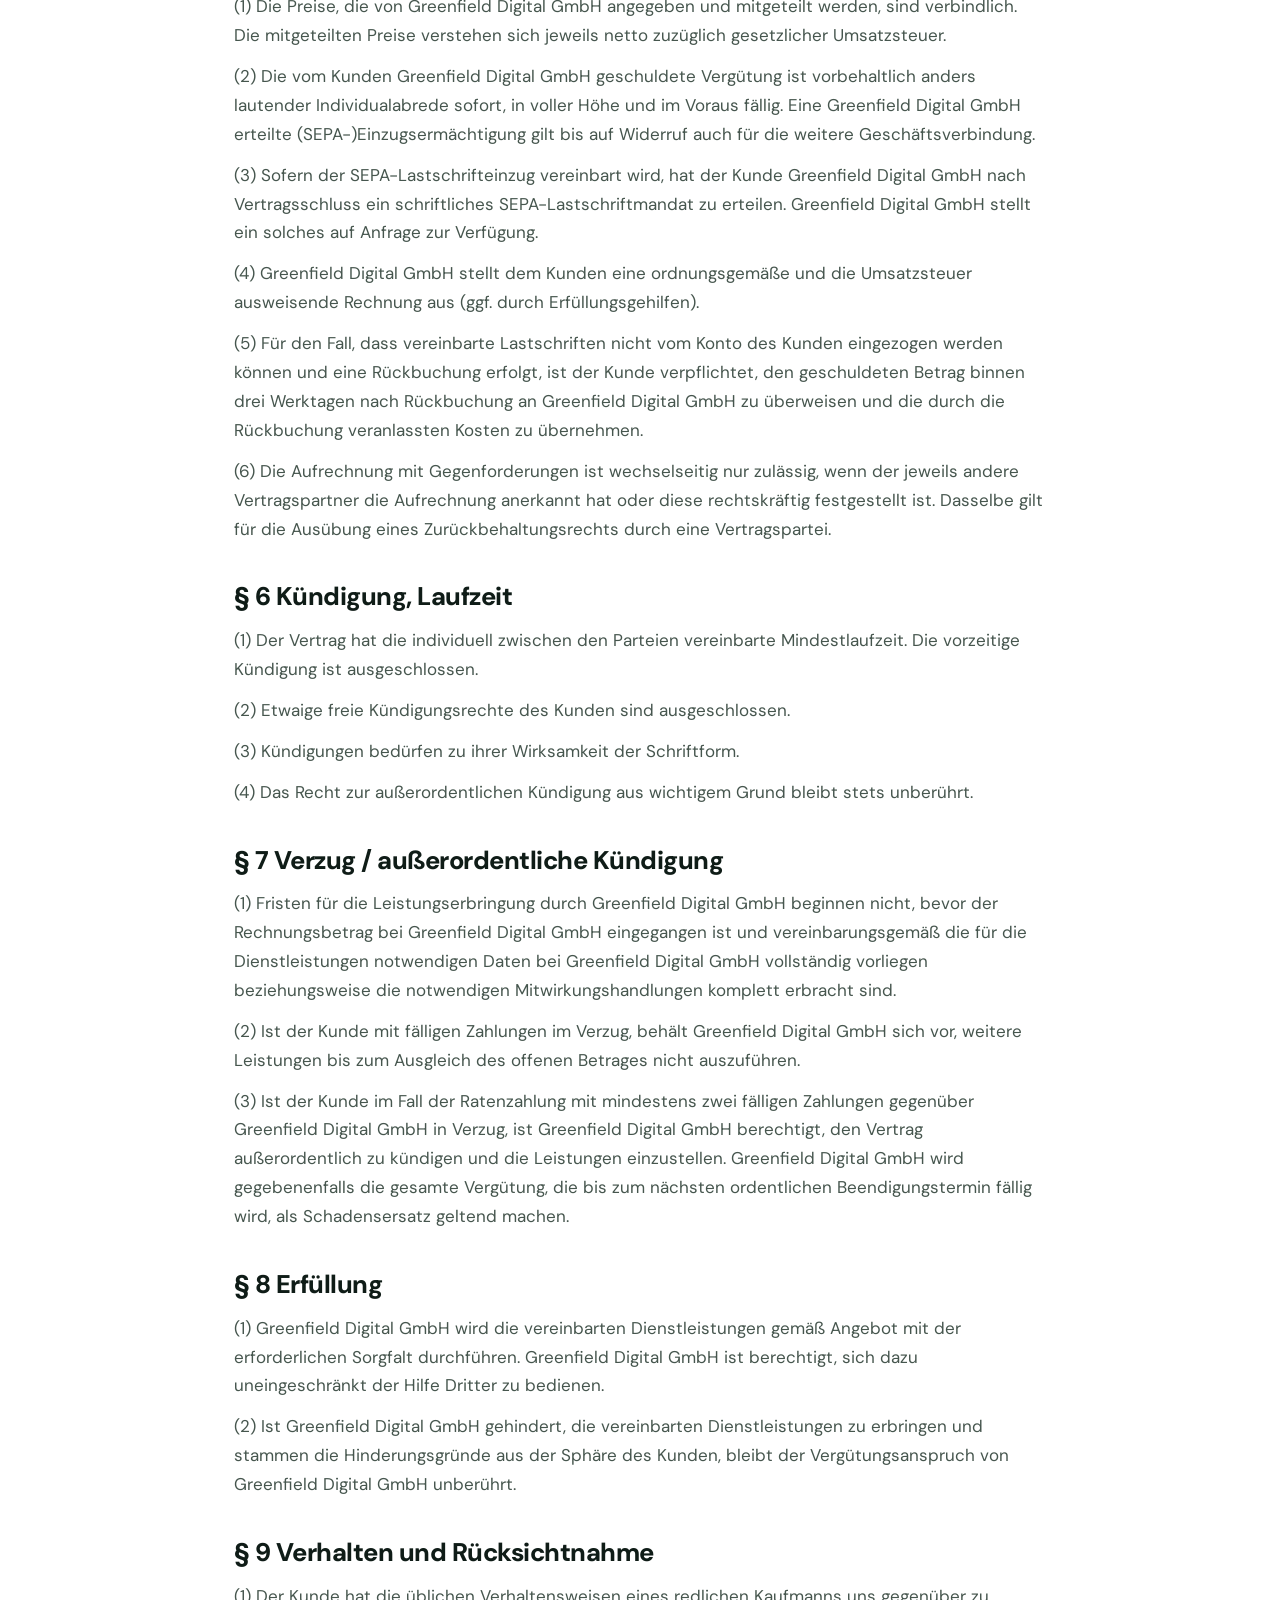
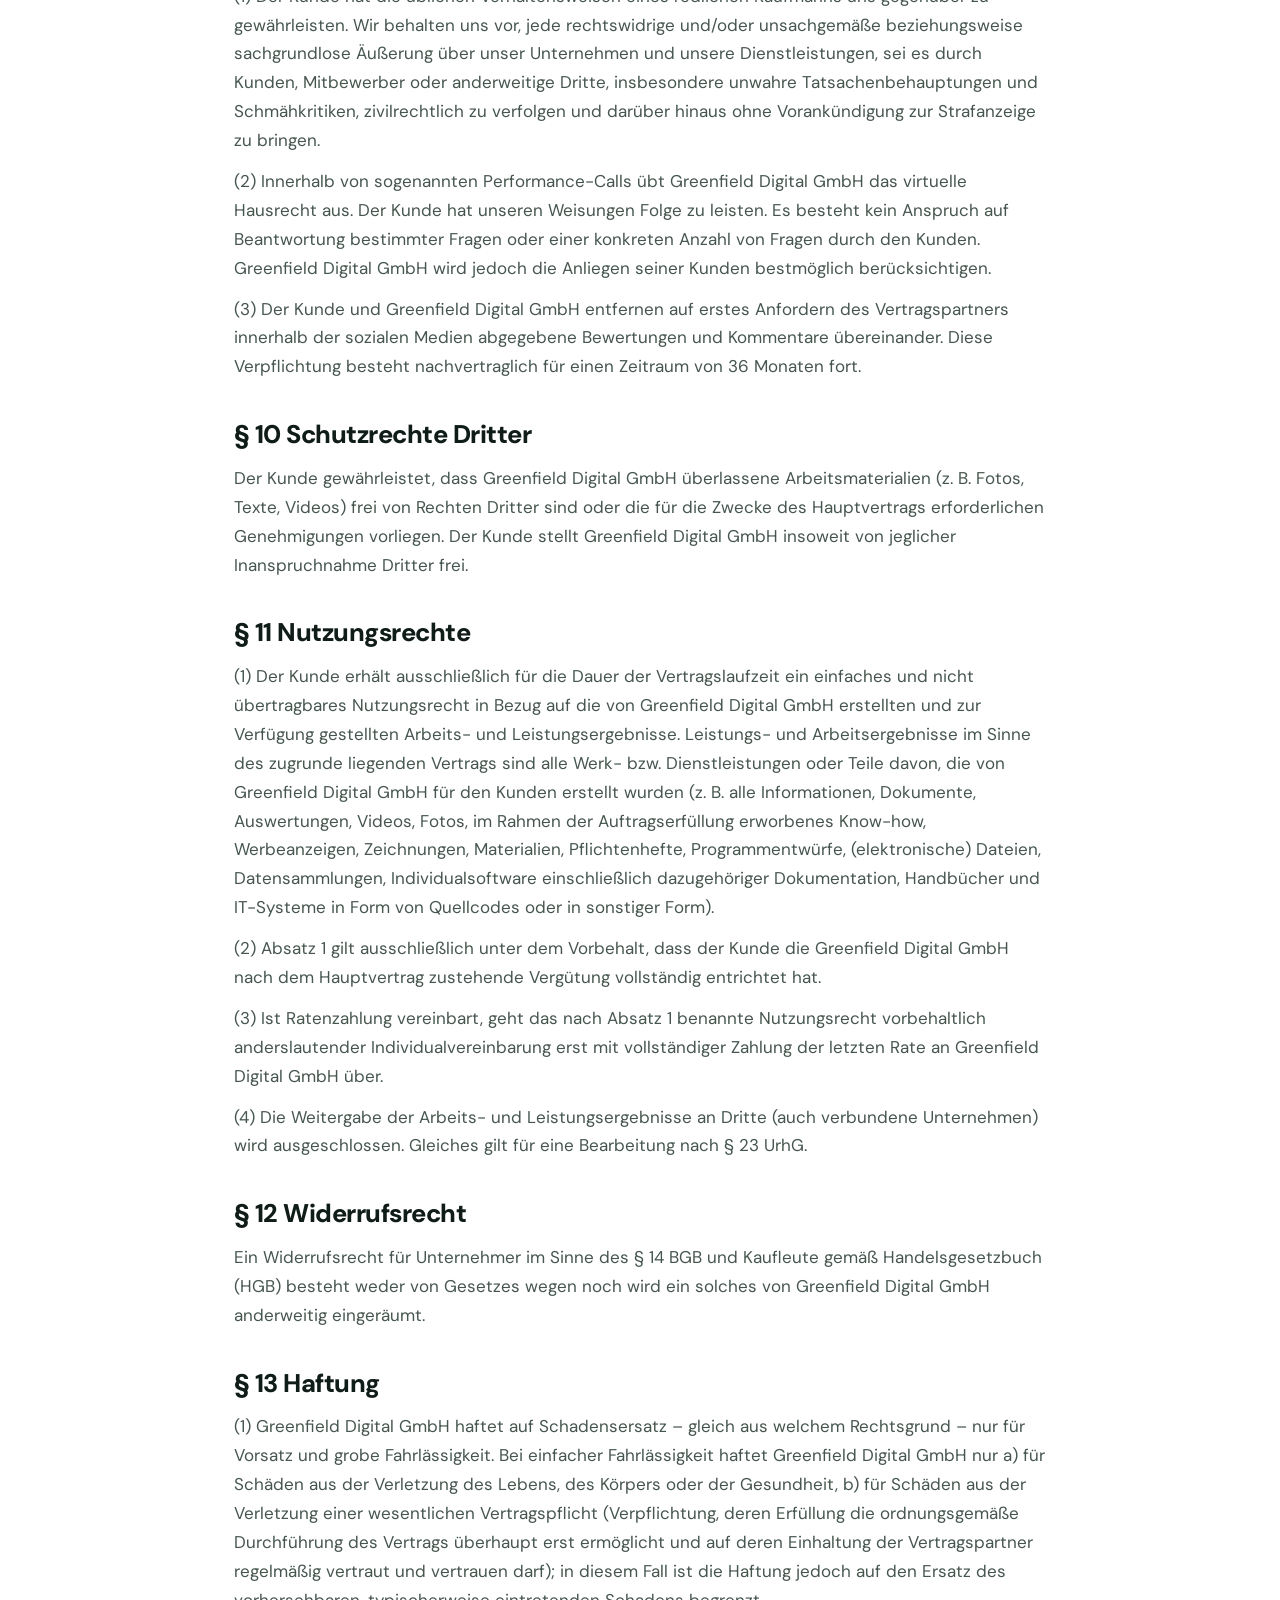
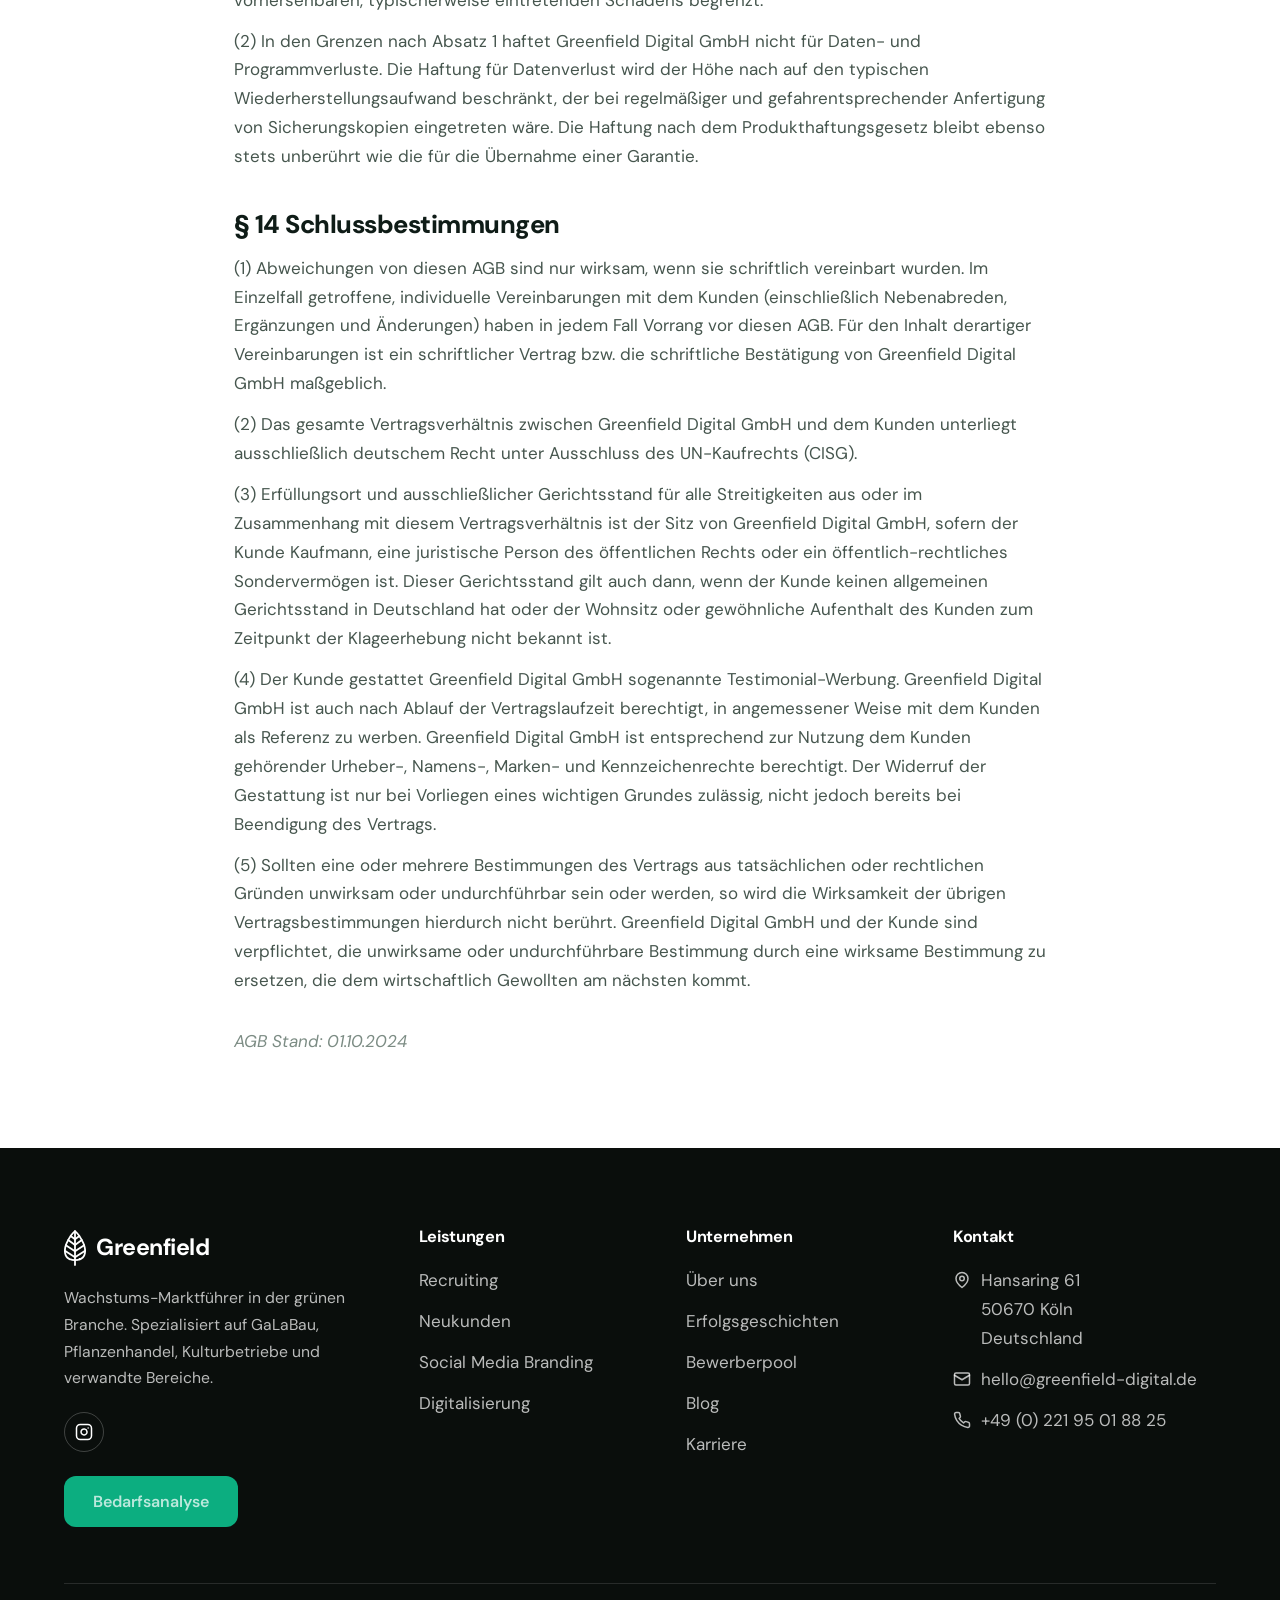
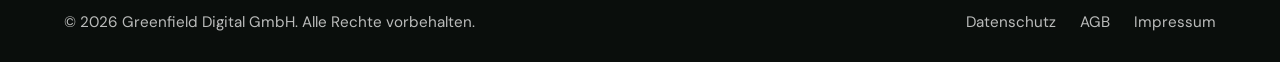
==== commit d1a9f9ea: "Logo-Blatt = exakte CI-Version aus dem Guidelines-PDF (Vektor-Extraktion) - 10 Original-Pfade per Py" ====
--- a/agb.html
+++ b/agb.html
@@ -45,12 +45,12 @@
 </head>
 <body>
 
-  <svg xmlns="http://www.w3.org/2000/svg" style="display:none" aria-hidden="true"><defs><path id="gf-leaf" d="M1853 545C1853 587 1846 622 1828 654C1805 693 1771 719 1730 735C1700 747 1669 753 1638 755C1627 756 1627 756 1627 766C1627 802 1627 837 1627 873C1627 877 1625 880 1622 880C1618 879 1617 876 1617 872C1617 835 1617 797 1618 760C1618 756 1616 756 1614 756C1590 754 1567 751 1545 745C1508 735 1475 719 1447 692C1418 664 1401 629 1395 589C1387 538 1395 489 1411 441C1430 381 1460 326 1495 273C1530 219 1571 170 1616 123C1621 118 1624 118 1629 123C1688 185 1741 251 1783 325C1809 371 1830 419 1843 471C1850 497 1853 523 1853 545ZM1627 695C1749 612 1837 552 1840 550C1840 550 1842 549 1843 547C1843 546 1844 545 1844 543C1843 521 1840 499 1835 477C1833 471 1833 471 1829 475C1763 520 1697 565 1631 610C1628 612 1627 614 1627 617C1627 625 1627 633 1627 641C1627 649 1628 663 1627 690C1627 692 1627 694 1627 695ZM1617 696C1617 696 1617 695 1617 694C1616 672 1617 620 1617 616C1617 614 1616 613 1615 612C1602 603 1590 595 1578 587C1524 550 1470 512 1415 475C1413 474 1412 473 1411 477C1406 499 1402 522 1402 545C1402 548 1403 550 1405 552C1463 591 1520 633 1579 670C1587 676 1601 685 1617 696ZM1627 600C1628 600 1629 599 1629 599C1696 554 1762 509 1828 463C1830 462 1830 460 1830 458C1823 436 1815 414 1806 393C1805 389 1804 389 1800 391C1746 428 1692 465 1638 502C1636 504 1635 504 1635 504C1635 505 1634 505 1633 506C1631 507 1631 507 1631 507C1630 508 1629 509 1628 510C1627 512 1627 513 1627 514C1627 541 1627 568 1627 595C1627 597 1627 598 1627 600ZM1441 390C1440 392 1439 393 1439 394C1430 415 1422 436 1416 457C1414 461 1415 464 1419 466C1475 504 1530 542 1585 580C1596 587 1606 594 1617 602C1617 599 1617 597 1617 596C1617 570 1617 543 1617 517C1617 512 1616 510 1612 507C1571 479 1530 451 1489 423C1473 412 1457 401 1441 390ZM1843 560C1842 560 1842 560 1842 561C1728 639 1637 701 1630 705C1630 706 1628 707 1628 708C1627 709 1627 711 1627 711C1627 713 1627 738 1627 743C1627 743 1627 745 1628 746C1628 746 1629 746 1631 746C1636 745 1640 745 1645 745C1676 742 1707 735 1735 722C1774 705 1804 679 1823 642C1836 616 1842 589 1843 560ZM1402 561C1402 570 1403 578 1404 586C1415 649 1449 694 1506 721C1541 737 1577 744 1614 746C1617 746 1618 745 1618 743C1617 733 1617 724 1618 714C1618 710 1616 708 1613 705C1552 664 1491 622 1430 580C1421 574 1412 568 1402 561ZM1627 497C1724 431 1795 383 1797 382C1798 382 1799 381 1799 380C1799 379 1799 378 1798 376C1789 357 1780 339 1769 321C1767 317 1766 317 1762 319C1718 350 1674 380 1630 410C1629 411 1628 411 1628 412C1627 414 1627 415 1627 416C1627 419 1627 452 1627 497ZM1617 499C1617 470 1617 443 1617 415C1617 413 1616 412 1614 411C1570 381 1526 350 1482 320C1479 318 1478 318 1476 321C1465 339 1456 358 1447 377C1445 380 1445 382 1448 384C1496 416 1543 448 1590 481C1599 487 1608 493 1617 499ZM1627 399C1702 348 1756 312 1759 310C1759 310 1760 309 1761 308C1761 307 1760 306 1760 305C1748 287 1736 269 1724 252C1722 249 1721 249 1718 251C1689 271 1660 291 1630 311C1628 313 1627 315 1627 318C1627 326 1628 377 1627 395C1627 397 1627 399 1627 399ZM1617 401C1617 373 1617 346 1617 318C1617 315 1616 313 1613 312C1584 292 1555 272 1526 252C1524 250 1522 250 1520 253C1508 270 1497 288 1485 305C1483 309 1484 310 1487 312C1519 333 1550 355 1582 377C1593 385 1605 393 1617 401ZM1627 301C1628 300 1629 300 1630 300C1657 281 1685 262 1713 243C1716 241 1715 240 1714 237C1701 221 1688 205 1675 189C1674 187 1672 186 1670 188C1657 197 1643 206 1630 215C1628 217 1627 219 1627 222C1627 236 1627 251 1627 266C1627 277 1627 289 1627 301ZM1617 302C1617 274 1617 247 1617 221C1617 218 1615 217 1614 216C1601 207 1588 198 1575 189C1573 188 1571 187 1569 190C1556 206 1543 222 1531 239C1529 241 1529 242 1532 244C1552 258 1572 272 1593 286C1601 291 1608 296 1617 302ZM1627 206C1640 197 1652 188 1665 180C1667 178 1666 178 1664 176C1660 171 1655 165 1650 160C1643 152 1635 144 1627 135C1627 159 1627 182 1627 206ZM1617 206C1617 183 1617 160 1617 136C1617 137 1616 137 1615 138C1611 143 1585 172 1580 178C1578 180 1579 180 1581 181C1585 185 1590 188 1595 191C1602 196 1609 201 1617 206ZM1617 206"/></defs></svg>
+  <svg xmlns="http://www.w3.org/2000/svg" style="display:none" aria-hidden="true"><defs><g id="gf-leaf"><path transform="matrix(1,0,0,-1,66.15234,55.992677)" d="M23.574303 25.10035 24.620106 25.58577 24.620085 25.585816 23.574303 25.10035ZM12.995802 40.06275 13.745462 40.938734 12.995891 41.580217 12.246243 40.93882 12.995802 40.06275ZM2.416528 25.10035 1.370747 25.585816 1.370725 25.58577 2.416528 25.10035ZM.963188 9.17907 2.028077 9.62105 2.028033 9.621157 .963188 9.17907ZM9.088648 3.287144 9.264523 4.42662 9.237376 4.430809 9.210061 4.433704 9.088648 3.287144ZM12.995802 2.68409 12.819927 1.544613 12.995819 1.517464 13.17171 1.544621 12.995802 2.68409ZM16.902184 3.287144 16.780772 4.433704 16.753439 4.430809 16.726275 4.426617 16.902184 3.287144ZM25.027644 9.17907 23.9628 9.621157 23.962754 9.62105 25.027644 9.17907ZM23.574303 25.10035 24.620085 25.585816C21.064307 33.24562 17.151864 38.023557 13.745462 40.938734L12.995802 40.06275 12.246141 39.18677C15.366294 36.51656 19.091013 32.019914 22.52852 24.614886L23.574303 25.10035ZM12.995802 40.06275 12.246243 40.93882C8.838986 38.023599 4.926521 33.245615 1.370747 25.585816L2.416528 25.10035 3.46231 24.614886C6.899823 32.019926 10.624522 36.516519 13.74536 39.186685L12.995802 40.06275ZM2.416528 25.10035 1.370725 25.58577C.316806 23.31517-.583657 20.429493-.962011 17.471108-1.338918 14.524046-1.20993 11.406448-.101657 8.73698L.963188 9.17907 2.028033 9.621157C1.129202 11.786146 .977457 14.458805 1.325295 17.17858 1.671685 19.887028 2.501445 22.544764 3.462332 24.614933L2.416528 25.10035ZM.963188 9.17907-.101701 8.737087C2.307079 2.933487 8.08656 2.233845 8.967236 2.140587L9.088648 3.287144 9.210061 4.433704C8.417892 4.51759 3.90153 5.107239 2.028077 9.62105L.963188 9.17907ZM9.088648 3.287144 8.912774 2.147671 12.819927 1.544613 12.995802 2.68409 13.171676 3.823563 9.264523 4.42662 9.088648 3.287144ZM12.995802 2.68409 13.17171 1.544621 17.07809 2.147675 16.902184 3.287144 16.726275 4.426617 12.819894 3.823559 12.995802 2.68409ZM16.902184 3.287144 17.023596 2.140587C17.90427 2.233845 23.683753 2.933487 26.092532 8.737087L25.027644 9.17907 23.962754 9.62105C22.0893 5.107239 17.572939 4.51759 16.780772 4.433704L16.902184 3.287144ZM25.027644 9.17907 26.092488 8.73698C27.200762 11.406448 27.32975 14.524046 26.952843 17.471108 26.574488 20.429493 25.674025 23.31517 24.620106 25.58577L23.574303 25.10035 22.5285 24.614933C23.489388 22.544764 24.319148 19.887028 24.665537 17.17858 25.013375 14.458805 24.86163 11.786146 23.9628 9.621157L25.027644 9.17907Z"/><path transform="matrix(1,0,0,-1,78.76465,61.739748)" d="M1.538061 45.809885C1.538061 46.44665 1.02186 46.962854 .385093 46.962854-.251674 46.962854-.767875 46.44665-.767875 45.809885H.385093 1.538061ZM-.767875 2.305935C-.767875 1.66917-.251674 1.152969 .385093 1.152969 1.02186 1.152969 1.538061 1.66917 1.538061 2.305935H.385093-.767875ZM.385093 45.809885H-.767875V2.305935H.385093 1.538061V45.809885H.385093Z"/><path transform="matrix(1,0,0,-1,79.14746,52.065187)" d="M-.630466 3.59236C-1.163599 3.244164-1.31352 2.529704-.965323 1.996572-.617126 1.463438 .097333 1.313519 .630466 1.661716L0 2.627038-.630466 3.59236ZM13.625811 10.149164C14.158943 10.497361 14.308864 11.21182 13.960667 11.744953 13.61247 12.278086 12.89801 12.428006 12.364878 12.079809L12.995344 11.114487 13.625811 10.149164ZM0 2.627038 .630466 1.661716 13.625811 10.149164 12.995344 11.114487 12.364878 12.079809-.630466 3.59236 0 2.627038Z"/><path transform="matrix(1,0,0,-1,79.14746,44.44507)" d="M-.639479 3.584477C-1.169328 3.231302-1.312551 2.515471-.959376 1.985622-.606201 1.455773 .109631 1.312551 .639479 1.665726L0 2.625101-.639479 3.584477ZM12.407919 9.510069C12.937767 9.863243 13.08099 10.579075 12.727815 11.108924 12.37464 11.638772 11.658809 11.781995 11.12896 11.42882L11.768439 10.469444 12.407919 9.510069ZM0 2.625101 .639479 1.665726 12.407919 9.510069 11.768439 10.469444 11.12896 11.42882-.639479 3.584477 0 2.625101Z"/><path transform="matrix(1,0,0,-1,79.14746,36.404298)" d="M-.684337 3.539631C-1.196808 3.161683-1.30586 2.439855-.927911 1.927383-.549963 1.414912 .171865 1.30586 .684337 1.683809L0 2.61172-.684337 3.539631ZM9.465996 8.160301C9.978467 8.53825 10.087519 9.260078 9.70957 9.77255 9.331622 10.285021 8.609794 10.394073 8.097322 10.016125L8.781659 9.088213 9.465996 8.160301ZM0 2.61172 .684337 1.683809 9.465996 8.160301 8.781659 9.088213 8.097322 10.016125-.684337 3.539631 0 2.61172Z"/><path transform="matrix(1,0,0,-1,79.14746,28.924805)" d="M-.684366 3.539598C-1.196825 3.161633-1.305854 2.439802-.927889 1.927343-.549924 1.414884 .171907 1.305855 .684366 1.68382L0 2.611709-.684366 3.539598ZM6.283617 5.813556C6.796077 6.191521 6.905106 6.913352 6.527141 7.425812 6.149176 7.938271 5.427344 8.0473 4.914885 7.669335L5.599251 6.741446 6.283617 5.813556ZM0 2.611709 .684366 1.68382 6.283617 5.813556 5.599251 6.741446 4.914885 7.669335-.684366 3.539598 0 2.611709Z"/><path transform="matrix(1,0,0,-1,66.1582,52.06494)" d="M12.359464 1.661729C12.892588 1.313519 13.607051 1.463423 13.95526 1.996548 14.30347 2.529673 14.153566 3.244135 13.620441 3.592345L12.989953 2.627037 12.359464 1.661729ZM.630489 12.076713C.097365 12.424922-.617098 12.275019-.965308 11.741894-1.313517 11.208769-1.163614 10.494307-.630489 10.146096L0 11.111404 .630489 12.076713ZM12.989953 2.627037 13.620441 3.592345 .630489 12.076713 0 11.111404-.630489 10.146096 12.359464 1.661729 12.989953 2.627037Z"/><path transform="matrix(1,0,0,-1,67.37695,44.44507)" d="M11.12896 1.665726C11.658809 1.312551 12.37464 1.455773 12.727815 1.985622 13.08099 2.515471 12.937767 3.231302 12.407919 3.584477L11.768439 2.625101 11.12896 1.665726ZM.639479 11.42882C.109631 11.781995-.606201 11.638772-.959376 11.108924-1.312551 10.579075-1.169328 9.863243-.639479 9.510069L0 10.469444 .639479 11.42882ZM11.768439 2.625101 12.407919 3.584477 .639479 11.42882 0 10.469444-.639479 9.510069 11.12896 1.665726 11.768439 2.625101Z"/><path transform="matrix(1,0,0,-1,70.37012,36.404298)" d="M8.097322 1.683809C8.609794 1.30586 9.331622 1.414912 9.70957 1.927383 10.087519 2.439855 9.978467 3.161683 9.465996 3.539631L8.781659 2.61172 8.097322 1.683809ZM.684337 10.016125C.171865 10.394073-.549963 10.285021-.927911 9.77255-1.30586 9.260078-1.196808 8.53825-.684337 8.160301L0 9.088213 .684337 10.016125ZM8.781659 2.61172 9.465996 3.539631 .684337 10.016125 0 9.088213-.684337 8.160301 8.097322 1.683809 8.781659 2.61172Z"/><path transform="matrix(1,0,0,-1,73.55078,28.924805)" d="M4.914885 1.68382C5.427344 1.305855 6.149176 1.414884 6.527141 1.927343 6.905106 2.439802 6.796077 3.161633 6.283617 3.539598L5.599251 2.611709 4.914885 1.68382ZM.684366 7.669335C.171907 8.0473-.549924 7.938271-.927889 7.425812-1.305854 6.913352-1.196825 6.191521-.684366 5.813556L0 6.741446 .684366 7.669335ZM5.599251 2.611709 6.283617 3.539598 .684366 7.669335 0 6.741446-.684366 5.813556 4.914885 1.68382 5.599251 2.611709Z"/></g></defs></svg>
 
 <header class="site-nav" id="nav">
     <div class="inner">
       <a class="brand" href="index.html" aria-label="Greenfield Digital – Startseite">
-        <span class="mark"><svg viewBox="1391 119 463 761" fill="currentColor" aria-hidden="true"><use href="#gf-leaf"/></svg></span>
+        <span class="mark"><svg viewBox="65 14.41 28.3 46.17" fill="currentColor" aria-hidden="true"><use href="#gf-leaf"/></svg></span>
         <span class="word">Greenfield</span>
       </a>
       <nav aria-label="Hauptnavigation">
@@ -178,7 +178,7 @@
       <div class="cols">
         <div>
           <a class="brand" href="index.html">
-            <span class="mark"><svg viewBox="1391 119 463 761" fill="currentColor" aria-hidden="true"><use href="#gf-leaf"/></svg></span>
+            <span class="mark"><svg viewBox="65 14.41 28.3 46.17" fill="currentColor" aria-hidden="true"><use href="#gf-leaf"/></svg></span>
             <span class="word">Greenfield</span>
           </a>
           <p style="font-size:.98rem;">Wachstums-Marktführer in der grünen Branche. Spezialisiert auf GaLaBau, Pflanzenhandel, Kulturbetriebe und verwandte Bereiche.</p>
